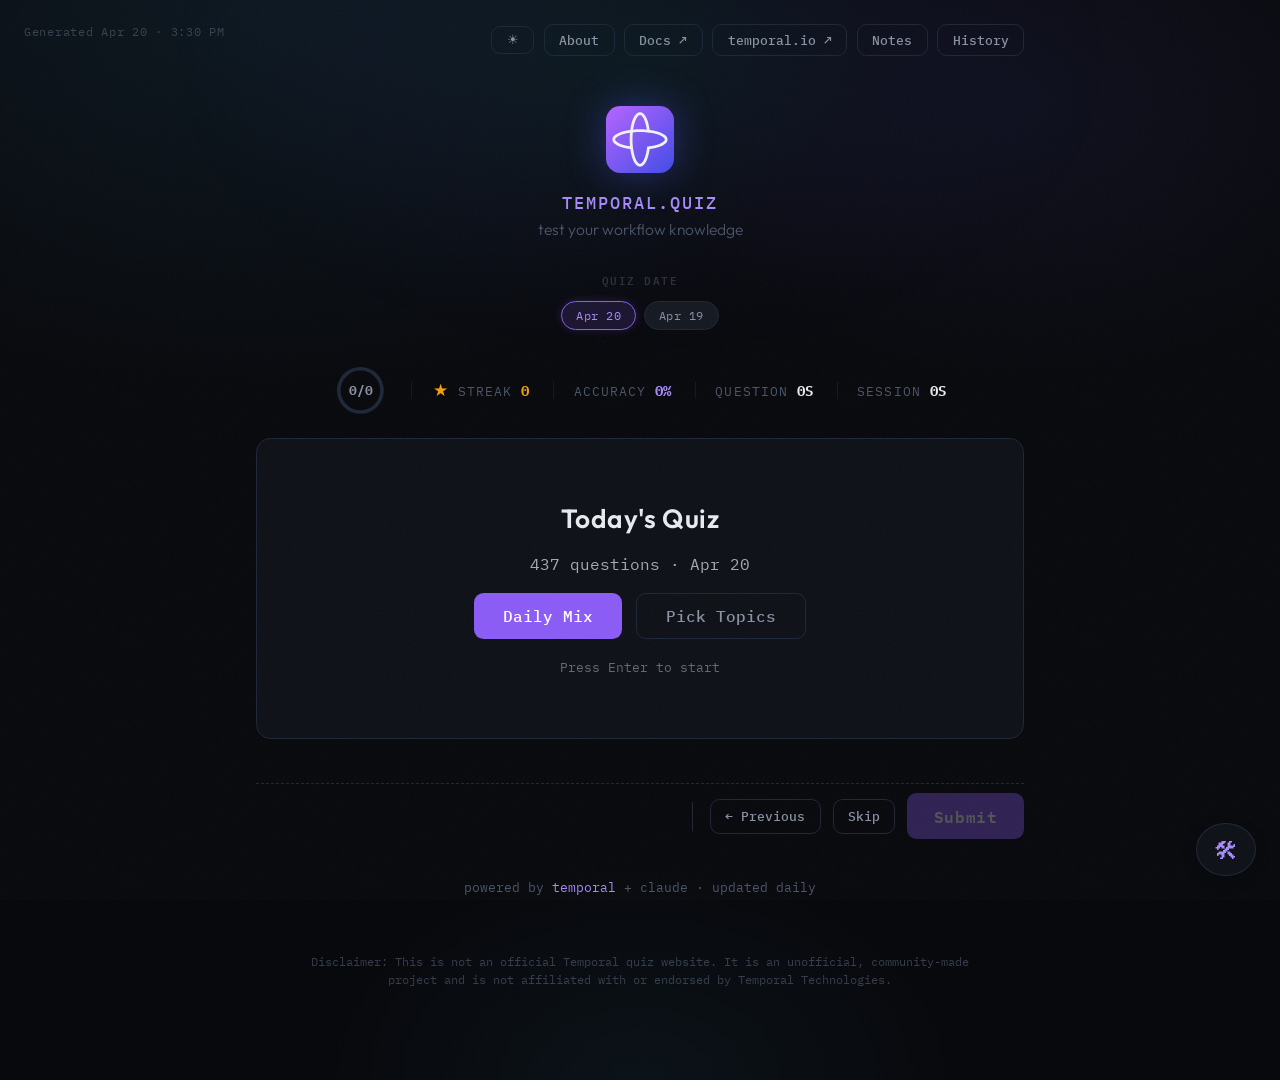
==== docs/index.html @ 6b666a11 "fix(ui): inline stroke attrs on recap donut v=61 still showed only the grey background ring because " ====
<!DOCTYPE html>
<html lang="en">
<head>
  <meta charset="UTF-8">
  <meta name="viewport" content="width=device-width, initial-scale=1.0">
  <title>temporal.quiz</title>
  <link rel="icon" href="favicon.ico">
  <link rel="preconnect" href="https://fonts.googleapis.com">
  <link href="https://fonts.googleapis.com/css2?family=IBM+Plex+Mono:wght@400;500;600&family=Outfit:wght@300;400;500;600;700&display=swap" rel="stylesheet">
  <link rel="stylesheet" href="style.css?v=62">
  <script src="app.js?v=62" defer></script>
</head>
<body>
<div class="ptr-indicator" id="ptrIndicator" aria-hidden="true">
  <span class="ptr-icon">&#8635;</span>
</div>
<div class="quiz-generated" id="quizGenerated" title="When the current quiz run was generated"></div>
<div class="app">
  <div class="header">
    <div class="logo-mark">
      <img src="temporal-logo.svg" alt="Temporal" width="56" height="56">
    </div>
    <h1>temporal.quiz</h1>
    <div class="tagline">test your workflow knowledge</div>
    <nav class="header-nav">
      <button class="btn btn-ghost btn-theme" id="themeBtn" aria-label="Toggle theme" title="Toggle light/dark">&#9790;</button>
      <button class="btn btn-ghost" id="aboutBtn">About</button>
      <a class="btn btn-ghost btn-link" href="https://docs.temporal.io/" target="_blank" rel="noopener noreferrer">Docs &#8599;</a>
      <a class="btn btn-ghost btn-link" href="https://temporal.io" target="_blank" rel="noopener noreferrer">temporal.io &#8599;</a>
      <button class="btn btn-ghost" id="notesBtn">Notes</button>
      <button class="btn btn-ghost btn-history" id="historyBtn">History</button>
    </nav>
  </div>

  <div class="section-label run-section-label" style="display:none;">Quiz date</div>
  <div class="run-picker" style="display:none;"></div>

  <div class="stats">
    <div class="progress-ring">
      <svg width="44" height="44" viewBox="0 0 44 44">
        <circle class="bg" cx="22" cy="22" r="18" />
        <circle class="fill" cx="22" cy="22" r="18"
          stroke-dasharray="113.097" stroke-dashoffset="113.097" />
      </svg>
      <div class="text">0/0</div>
    </div>
    <div class="stat">
      <span class="stat-icon streak-flame">&#9733;</span>
      <span>Streak <span class="stat-value streak">0</span></span>
    </div>
    <div class="stat">
      <span>Accuracy <span class="stat-value accuracy">0%</span></span>
    </div>
    <div class="stat">
      <span>Question <span class="stat-value" id="statTime">0s</span></span>
    </div>
    <div class="stat">
      <span>Session <span class="stat-value" id="statSession">0s</span></span>
    </div>
  </div>

  <div class="question-card">
    <p class="question-text">Loading…</p>
  </div>

  <div class="answers"></div>

  <div class="explanation" id="explanation" style="display:none;"></div>

  <div class="actions">
    <div class="quiz-controls" id="quizControls" style="display:none;">
      <button class="btn btn-ghost quiz-control-btn" id="restartBtn" title="Restart this session from question 1">Start over</button>
      <button class="btn btn-ghost quiz-control-btn" id="scopeBtn" title="See which categories, difficulties and length are active">Status</button>
      <button class="btn btn-ghost quiz-control-btn quiz-control-quit" id="quitBtn" title="End this session and go back to landing">Quit</button>
    </div>
    <div class="quiz-main-actions">
      <button class="btn btn-ghost" id="prevBtn" disabled title="Go back to the previous question">&#8592; Previous</button>
      <button class="btn btn-ghost" id="skipBtn">Skip</button>
      <button class="btn btn-primary" id="submitBtn" disabled>Submit</button>
    </div>
  </div>

  <div class="footer">
    powered by <a href="https://temporal.io">temporal</a> + claude &middot; updated daily
  </div>
  <div class="disclaimer">
    Disclaimer: This is not an official Temporal quiz website. It is an unofficial, community-made project and is not affiliated with or endorsed by Temporal Technologies.
  </div>
</div>

<div class="modal-backdrop" id="modalBackdrop" style="display:none;">
  <div class="modal" id="modal" role="dialog" aria-modal="true" aria-labelledby="modalTitle">
    <div class="modal-title" id="modalTitle"></div>
    <div class="modal-body" id="modalBody"></div>
    <div class="modal-actions">
      <button class="btn btn-ghost" id="modalCancelBtn">Cancel</button>
      <button class="btn btn-primary" id="modalConfirmBtn">Confirm</button>
    </div>
  </div>
</div>

<div class="sidebar-overlay" id="sidebarOverlay"></div>
<div class="sidebar" id="sidebar">
  <div class="sidebar-header">
    <h2>History</h2>
    <div class="sidebar-header-actions">
      <button class="btn btn-ghost" id="historyResetBtn" title="Reset streak, stats, and session list">Reset</button>
      <button class="btn btn-ghost btn-close" id="sidebarCloseBtn">Close</button>
    </div>
  </div>
  <div class="sidebar-list" id="historyList"></div>
</div>

<div class="sidebar-overlay" id="notesSidebarOverlay"></div>
<div class="sidebar" id="notesSidebar">
  <div class="sidebar-header">
    <h2>Notes</h2>
    <div class="sidebar-header-actions">
      <button class="btn btn-ghost" id="notesExportBtn" title="Export as markdown">Export</button>
      <button class="btn btn-ghost btn-close" id="notesCloseBtn">Close</button>
    </div>
  </div>
  <div class="sidebar-list" id="notesList"></div>
</div>

<button class="btn toolbox-launcher" id="toolboxLauncher" title="Tools">&#128736;</button>

<div class="toolbox" id="toolbox" style="display:none;">
  <div class="toolbox-header" id="toolboxHeader">
    <span class="toolbox-title">Tools</span>
    <div class="toolbox-tabs" id="toolboxTabs">
      <button class="toolbox-tab" data-tab="calc" title="Calculator">&#128178;</button>
      <button class="toolbox-tab" data-tab="duration" title="Duration math">&#9203;</button>
      <button class="toolbox-tab" data-tab="scratch" title="Scratchpad">&#128393;</button>
      <button class="toolbox-tab" data-tab="cheat" title="Cheat sheet">&#128214;</button>
    </div>
    <button class="btn btn-ghost toolbox-close" id="toolboxClose" title="Close">&times;</button>
  </div>
  <div class="toolbox-body" id="toolboxBody"></div>
</div>
</body>
</html>
---- docs/style.css ----
:root {
  --bg-deep: #08090d;
  --bg-card: #0e1117;
  --bg-surface: #151922;
  --bg-hover: #1a2030;
  --border: #1e2738;
  --border-active: #7c3aed;
  --text-primary: #e8eaf0;
  --text-secondary: #8892a4;
  --text-muted: #4a5568;
  --accent: #8b5cf6;
  --accent-glow: rgba(139, 92, 246, 0.15);
  --accent-bright: #a78bfa;
  --correct: #22c55e;
  --correct-glow: rgba(34, 197, 94, 0.12);
  --wrong: #ef4444;
  --wrong-glow: rgba(239, 68, 68, 0.12);
  --streak: #f59e0b;
  --font-display: 'Outfit', sans-serif;
  --font-mono: 'IBM Plex Mono', monospace;
  --radius: 12px;
  --radius-sm: 8px;
}

html[data-theme="light"] {
  --bg-deep: #f5f6fa;
  --bg-card: #ffffff;
  --bg-surface: #eef0f6;
  --bg-hover: #e3e6ef;
  --border: #d5d9e3;
  --border-active: #7c3aed;
  --text-primary: #1a1f2e;
  --text-secondary: #4a5568;
  --text-muted: #8892a4;
  --accent: #7c3aed;
  --accent-glow: rgba(124, 58, 237, 0.1);
  --accent-bright: #6d28d9;
  --correct: #16a34a;
  --correct-glow: rgba(22, 163, 74, 0.1);
  --wrong: #dc2626;
  --wrong-glow: rgba(220, 38, 38, 0.1);
  --streak: #d97706;
}

html[data-theme="light"] body {
  background-image:
    radial-gradient(ellipse 80% 60% at 20% 0%, rgba(99, 102, 241, 0.06) 0%, transparent 60%),
    radial-gradient(ellipse 60% 50% at 80% 10%, rgba(124, 58, 237, 0.05) 0%, transparent 50%),
    radial-gradient(ellipse 50% 40% at 50% 100%, rgba(56, 189, 248, 0.04) 0%, transparent 50%);
}
html[data-theme="light"] body::after {
  background: radial-gradient(ellipse, rgba(124, 58, 237, 0.05) 0%, rgba(99, 102, 241, 0.02) 40%, transparent 70%);
}
html[data-theme="light"] body::before {
  opacity: 0.02;
}

* { margin: 0; padding: 0; box-sizing: border-box; }

body {
  /* Scale the whole app up ~20% uniformly. Simpler than rewriting 101
     px-based font-size declarations. Supported by Chrome, Safari, and
     Firefox (126+). */
  zoom: 1.2;
  background: var(--bg-deep);
  color: var(--text-primary);
  font-family: var(--font-display);
  min-height: 100vh;
  display: flex;
  flex-direction: column;
  align-items: center;
  overflow-x: hidden;
  background-image:
    radial-gradient(ellipse 80% 60% at 20% 0%, rgba(56, 189, 248, 0.08) 0%, transparent 60%),
    radial-gradient(ellipse 60% 50% at 80% 10%, rgba(99, 102, 241, 0.07) 0%, transparent 50%),
    radial-gradient(ellipse 50% 40% at 50% 100%, rgba(76, 201, 240, 0.05) 0%, transparent 50%);
}

/* Grain overlay */
body::before {
  content: '';
  position: fixed;
  inset: 0;
  z-index: 100;
  pointer-events: none;
  opacity: 0.035;
  background-image: url("data:image/svg+xml,%3Csvg viewBox='0 0 256 256' xmlns='http://www.w3.org/2000/svg'%3E%3Cfilter id='n'%3E%3CfeTurbulence type='fractalNoise' baseFrequency='0.85' numOctaves='4' stitchTiles='stitch'/%3E%3C/filter%3E%3Crect width='100%25' height='100%25' filter='url(%23n)'/%3E%3C/svg%3E");
  background-size: 200px;
}

/* Ambient glow */
body::after {
  content: '';
  position: fixed;
  top: -200px;
  left: 50%;
  transform: translateX(-50%);
  width: 800px;
  height: 500px;
  background: radial-gradient(ellipse, rgba(56, 189, 248, 0.06) 0%, rgba(99, 102, 241, 0.03) 40%, transparent 70%);
  pointer-events: none;
  z-index: 0;
}

.app {
  position: relative;
  z-index: 1;
  width: 100%;
  max-width: 680px;
  padding: 0 20px;
}

/* Header */
.header {
  text-align: center;
  padding: 88px 0 24px;
}
.logo-mark {
  margin-bottom: 12px;
}
.logo-mark img {
  border-radius: 12px;
  filter: drop-shadow(0 0 16px rgba(75, 85, 237, 0.4));
}
.header h1 {
  font-family: var(--font-mono);
  font-size: 14px;
  font-weight: 500;
  letter-spacing: 0.12em;
  text-transform: uppercase;
  color: var(--accent-bright);
  margin-bottom: 4px;
}
.header .tagline {
  font-size: 13px;
  color: var(--text-muted);
  font-weight: 300;
}
.btn-history {
  font-size: 11px;
  padding: 5px 14px;
}
.header-nav {
  position: absolute;
  top: 20px;
  right: 20px;
  z-index: 5;
  display: flex;
  align-items: center;
  gap: 8px;
  flex-wrap: wrap;
  justify-content: flex-end;
}

.quiz-generated {
  position: fixed;
  top: 20px;
  left: 20px;
  z-index: 5;
  font-family: var(--font-mono);
  font-size: 10px;
  letter-spacing: 0.06em;
  color: var(--text-muted);
  opacity: 0.7;
  user-select: none;
  pointer-events: auto;
}

/* Pull-to-refresh indicator (mobile touch devices).
   Sits hidden above the viewport; the JS handler slides it down as the
   user pulls, then adds .refreshing to spin the icon and trigger a reload. */
.ptr-indicator {
  position: fixed;
  top: 0;
  left: 50%;
  transform: translate(-50%, -100%);
  z-index: 200;
  width: 40px;
  height: 40px;
  border-radius: 50%;
  background: var(--bg-card);
  border: 1px solid var(--border);
  color: var(--accent-bright);
  display: flex;
  align-items: center;
  justify-content: center;
  font-size: 20px;
  box-shadow: 0 6px 18px rgba(0, 0, 0, 0.25);
  opacity: 0;
  pointer-events: none;
  user-select: none;
}
.ptr-indicator.refreshing {
  opacity: 1 !important;
  transform: translate(-50%, 16px) !important;
  transition: transform 0.2s ease, opacity 0.2s ease;
}
.ptr-indicator.refreshing .ptr-icon {
  display: inline-block;
  animation: ptr-spin 0.8s linear infinite;
}
@keyframes ptr-spin {
  to { transform: rotate(360deg); }
}

.modal-backdrop {
  position: fixed;
  inset: 0;
  background: rgba(0, 0, 0, 0.55);
  backdrop-filter: blur(2px);
  z-index: 200;
  display: flex;
  align-items: center;
  justify-content: center;
  padding: 16px;
}
.modal {
  background: var(--bg-card);
  border: 1px solid var(--border);
  border-radius: var(--radius);
  padding: 20px 22px;
  width: 100%;
  max-width: 400px;
  box-shadow: 0 20px 40px rgba(0,0,0,0.4);
  display: flex;
  flex-direction: column;
  gap: 12px;
}
.modal-title {
  font-size: 16px;
  font-weight: 600;
  color: var(--text-primary);
}
.modal-body {
  font-size: 13px;
  line-height: 1.5;
  color: var(--text-secondary);
}
.modal-actions {
  display: flex;
  justify-content: flex-end;
  gap: 8px;
  margin-top: 4px;
}
.btn.btn-danger {
  background: var(--wrong);
  color: var(--bg-deep);
  border-color: var(--wrong);
}
.btn.btn-danger:hover {
  filter: brightness(1.1);
}

.scope-list {
  display: flex;
  flex-direction: column;
  gap: 10px;
}
.scope-row {
  display: grid;
  grid-template-columns: 110px 1fr;
  gap: 12px;
  align-items: start;
  font-size: 12px;
  line-height: 1.5;
}
.scope-label {
  font-family: var(--font-mono);
  font-size: 10px;
  text-transform: uppercase;
  letter-spacing: 0.1em;
  color: var(--text-muted);
  padding-top: 2px;
}
.scope-value {
  color: var(--text-primary);
  word-break: break-word;
}
.header-nav .btn,
.header-nav .btn-link {
  font-size: 11px;
  padding: 5px 12px;
  margin-top: 0;
}
.btn-link {
  text-decoration: none;
  display: inline-flex;
  align-items: center;
  gap: 2px;
}
.btn-theme {
  font-size: 14px;
  line-height: 1;
  padding: 5px 10px;
}

/* Sidebar */
.sidebar {
  position: fixed;
  top: 0;
  right: -380px;
  width: 380px;
  height: 100vh;
  background: var(--bg-card);
  border-left: 1px solid var(--border);
  z-index: 60;
  transition: right 0.3s cubic-bezier(0.4, 0, 0.2, 1);
  overflow-y: auto;
  padding: 24px;
}
.sidebar.open { right: 0; }
.sidebar-overlay {
  position: fixed;
  inset: 0;
  background: rgba(0,0,0,0.5);
  z-index: 55;
  opacity: 0;
  pointer-events: none;
  transition: opacity 0.3s ease;
}
.sidebar-overlay.open {
  opacity: 1;
  pointer-events: auto;
}
.sidebar-header {
  display: flex;
  justify-content: space-between;
  align-items: center;
  margin-bottom: 20px;
}
.sidebar-header h2 {
  font-family: var(--font-mono);
  font-size: 13px;
  font-weight: 600;
  text-transform: uppercase;
  letter-spacing: 0.08em;
  color: var(--text-primary);
  margin: 0;
}
.btn-close {
  font-size: 11px;
  padding: 4px 12px;
}
.history-item {
  padding: 12px;
  border: 1px solid var(--border);
  border-radius: var(--radius-sm);
  margin-bottom: 8px;
  transition: background 0.15s;
}
.history-item:hover {
  background: var(--bg-hover);
}
.history-item.correct {
  border-left: 3px solid var(--correct);
}
.history-item.wrong {
  border-left: 3px solid var(--wrong);
}
.history-question {
  font-size: 12px;
  color: var(--text-secondary);
  line-height: 1.4;
  margin-top: 6px;
  display: -webkit-box;
  -webkit-line-clamp: 2;
  -webkit-box-orient: vertical;
  overflow: hidden;
}
.history-meta {
  display: flex;
  justify-content: space-between;
  align-items: center;
  font-family: var(--font-mono);
  font-size: 10px;
  color: var(--text-muted);
}
.history-result {
  font-size: 10px;
  font-family: var(--font-mono);
  margin-top: 6px;
}
.history-result.correct { color: var(--correct); }
.history-result.wrong { color: var(--wrong); }
.history-empty {
  color: var(--text-muted);
  font-size: 12px;
  text-align: center;
  padding: 40px 0;
}

/* Section labels */
.section-label {
  font-family: var(--font-mono);
  font-size: 10px;
  font-weight: 600;
  text-transform: uppercase;
  letter-spacing: 0.1em;
  color: var(--text-muted);
  text-align: center;
  padding-bottom: 10px;
}

.pill {
  font-family: var(--font-mono);
  font-size: 11px;
  font-weight: 400;
  padding: 6px 14px;
  border-radius: 20px;
  background: var(--bg-surface);
  border: 1px solid var(--border);
  color: var(--text-secondary);
  cursor: pointer;
  transition: all 0.2s ease;
  user-select: none;
}
.pill:hover {
  background: var(--bg-hover);
  border-color: var(--text-muted);
  color: var(--text-primary);
}
.pill.active {
  background: var(--accent-glow);
  border-color: var(--accent);
  color: var(--accent-bright);
}

/* Run picker */
.run-picker {
  display: flex;
  flex-wrap: wrap;
  justify-content: center;
  gap: 6px;
  padding-bottom: 20px;
}
.pill-run {
  font-size: 10px;
  padding: 5px 12px;
  letter-spacing: 0.04em;
}
.pill-run.active {
  background: var(--accent-glow);
  border-color: var(--accent);
  color: var(--accent-bright);
  box-shadow: 0 0 8px rgba(139, 92, 246, 0.2);
}
.run-section-label {
  /* Quieter label — this is a secondary control, not a heading. */
  padding-top: 2px;
  font-size: 9px;
  opacity: 0.5;
  letter-spacing: 0.14em;
}

/* Stats bar */
.stats {
  display: flex;
  justify-content: center;
  align-items: center;
  gap: 20px;
  padding-bottom: 18px;
  padding-top: 8px;
}
.stat {
  display: flex;
  align-items: center;
  gap: 6px;
  font-size: 11px;
  color: var(--text-muted);
  font-family: var(--font-mono);
  text-transform: uppercase;
  letter-spacing: 0.08em;
}
.stat-value {
  color: var(--text-primary);
  font-weight: 700;
  font-size: 12px;
  letter-spacing: 0;
}
/* Streak and Accuracy are primary self-eval signals — bring their values
   up in weight and color. */
.stat-value.streak { color: var(--streak); }
.stat-value.accuracy { color: var(--accent-bright); }
/* Thin vertical dividers between stat pairs */
.stats > .progress-ring + .stat::before,
.stats > .stat + .stat::before {
  content: '';
  display: inline-block;
  width: 1px;
  height: 14px;
  background: var(--border);
  margin-right: 10px;
  opacity: 0.5;
}
.stat-icon {
  width: 16px;
  height: 16px;
  display: flex;
  align-items: center;
  justify-content: center;
  font-size: 14px;
}
.streak-flame { color: var(--streak); }

/* Progress ring */
.progress-ring {
  position: relative;
  width: 44px;
  height: 44px;
  flex-shrink: 0;
}
.progress-ring svg {
  transform: rotate(-90deg);
}
.progress-ring circle {
  fill: none;
  stroke-width: 3;
}
.progress-ring .bg { stroke: var(--border); }
.progress-ring .fill {
  stroke: var(--accent);
  stroke-linecap: round;
  transition: stroke-dashoffset 0.6s cubic-bezier(0.4, 0, 0.2, 1);
}
.progress-ring .text {
  position: absolute;
  inset: 0;
  display: flex;
  align-items: center;
  justify-content: center;
  font-family: var(--font-mono);
  font-size: 11px;
  font-weight: 700;
  color: var(--text-primary);
  color: var(--text-secondary);
}

/* Question card */
.question-card {
  background: var(--bg-card);
  border: 1px solid var(--border);
  border-radius: var(--radius);
  padding: 28px;
  margin-bottom: 16px;
  animation: cardIn 0.4s cubic-bezier(0.16, 1, 0.3, 1);
}
@keyframes cardIn {
  from { opacity: 0; transform: translateY(12px); }
  to { opacity: 1; transform: translateY(0); }
}
.question-meta {
  display: flex;
  align-items: center;
  justify-content: space-between;
  margin-bottom: 16px;
}
.question-meta-left {
  display: flex;
  align-items: center;
  gap: 10px;
  min-width: 0;
  flex: 1;
}
.question-category {
  font-family: var(--font-mono);
  font-size: 10px;
  font-weight: 500;
  text-transform: uppercase;
  letter-spacing: 0.08em;
  color: var(--accent-bright);
  background: var(--accent-glow);
  padding: 4px 10px;
  border-radius: 4px;
  flex-shrink: 0;
}
.question-subcategory {
  font-family: var(--font-mono);
  font-size: 10px;
  font-weight: 500;
  letter-spacing: 0.04em;
  color: var(--text-secondary);
  white-space: nowrap;
  overflow: hidden;
  text-overflow: ellipsis;
}
.question-subcategory::before {
  content: '/';
  color: var(--text-muted);
  margin-right: 8px;
  opacity: 0.6;
}
.question-difficulty {
  font-family: var(--font-mono);
  font-size: 10px;
  color: var(--text-muted);
}

/* Colored difficulty badge — rendered by difficultyDots().
   Four tiers: easy (green), med (amber), hard (orange), nightmare (red).
   Each tier tints the label, border, and background together. */
.difficulty-badge {
  display: inline-flex;
  align-items: center;
  padding: 3px 10px;
  border-radius: 999px;
  font-family: var(--font-mono);
  font-size: 10px;
  border: 1px solid transparent;
  line-height: 1;
  white-space: nowrap;
}
.difficulty-label {
  font-weight: 700;
  text-transform: uppercase;
  letter-spacing: 0.1em;
}

.difficulty-easy      { color: var(--correct); background: var(--correct-glow); border-color: rgba(34, 197, 94, 0.35); }
.difficulty-med       { color: var(--streak);  background: rgba(245, 158, 11, 0.12); border-color: rgba(245, 158, 11, 0.4); }
.difficulty-hard      { color: #f97316;        background: rgba(249, 115, 22, 0.12); border-color: rgba(249, 115, 22, 0.45); }
.difficulty-nightmare { color: var(--wrong);   background: var(--wrong-glow);   border-color: rgba(239, 68, 68, 0.5); }
.difficulty-nightmare .difficulty-label { letter-spacing: 0.14em; }

/* Light-theme tweaks so the tints stay readable on a bright card. */
html[data-theme="light"] .difficulty-easy      { background: rgba(22, 163, 74, 0.10); border-color: rgba(22, 163, 74, 0.35); }
html[data-theme="light"] .difficulty-med       { background: rgba(217, 119, 6, 0.12); border-color: rgba(217, 119, 6, 0.40); }
html[data-theme="light"] .difficulty-hard      { background: rgba(234, 88, 12, 0.12); border-color: rgba(234, 88, 12, 0.45); color: #ea580c; }
html[data-theme="light"] .difficulty-nightmare { background: rgba(220, 38, 38, 0.12); border-color: rgba(220, 38, 38, 0.50); }

/* Difficulty chip in the Customize panel — no outer pill shell, the colored
   difficulty badge IS the chip. Inactive chips are dimmed; the active state
   is shown with a matching-color ring + slight lift so it never needs a
   separate purple selection pill around it. */
.diff-chip {
  display: inline-flex;
  cursor: pointer;
  user-select: none;
  border-radius: 999px;
  padding: 2px;
  opacity: 0.45;
  transition: opacity 0.15s ease, transform 0.15s ease, box-shadow 0.15s ease;
}
.diff-chip:hover {
  opacity: 0.85;
  transform: translateY(-1px);
}
.diff-chip.active {
  opacity: 1;
  transform: translateY(-1px);
}
.diff-chip.active .difficulty-badge {
  box-shadow: 0 0 0 2px currentColor;
}

.question-text {
  font-size: 17px;
  font-weight: 400;
  line-height: 1.65;
  color: var(--text-primary);
  letter-spacing: -0.01em;
}
code {
  font-family: var(--font-mono);
  font-size: 13px;
  background: var(--bg-surface);
  border: 1px solid var(--border);
  padding: 2px 7px;
  border-radius: 4px;
  color: var(--accent-bright);
}
.code-block {
  background: var(--bg-surface);
  border: 1px solid var(--border);
  border-radius: var(--radius-sm);
  padding: 14px 16px;
  margin: 12px 0;
  overflow-x: auto;
  position: relative;
}
.code-block code {
  background: none;
  border: none;
  padding: 0;
  font-size: 13px;
  line-height: 1.6;
  color: var(--text-primary);
  white-space: pre;
}
.code-block[data-lang]:not([data-lang=""])::before {
  content: attr(data-lang);
  position: absolute;
  top: 6px;
  right: 10px;
  font-family: var(--font-mono);
  font-size: 10px;
  color: var(--text-muted);
  text-transform: uppercase;
  letter-spacing: 0.05em;
}

/* Answer options */
.answers {
  display: flex;
  flex-direction: column;
  gap: 8px;
  margin-bottom: 20px;
}
.answer {
  display: flex;
  align-items: flex-start;
  gap: 12px;
  padding: 14px 16px;
  background: var(--bg-surface);
  border: 1px solid var(--border);
  border-radius: var(--radius-sm);
  cursor: pointer;
  transition: all 0.15s ease;
  user-select: none;
}
.answer:hover {
  background: var(--bg-hover);
  border-color: var(--text-muted);
}
.answer.selected {
  background: var(--accent-glow);
  border-color: var(--accent);
}
.answer.correct {
  background: var(--correct-glow);
  border-color: var(--correct);
}
.answer.wrong {
  background: var(--wrong-glow);
  border-color: var(--wrong);
  opacity: 0.7;
}
.answer.dimmed {
  opacity: 0.35;
  pointer-events: none;
}

.answer-key {
  flex-shrink: 0;
  width: 28px;
  height: 28px;
  border-radius: 50%;
  background: var(--bg-card);
  border: 1px solid var(--border);
  display: flex;
  align-items: center;
  justify-content: center;
  font-family: var(--font-mono);
  font-size: 12px;
  font-weight: 600;
  color: var(--text-secondary);
  transition: all 0.15s ease;
}
.answer.selected .answer-key {
  background: var(--accent);
  border-color: var(--accent);
  color: #fff;
}
.answer.correct .answer-key {
  background: var(--correct);
  border-color: var(--correct);
  color: #fff;
}
.answer.wrong .answer-key {
  background: var(--wrong);
  border-color: var(--wrong);
  color: #fff;
}

.answer-text {
  font-size: 14px;
  line-height: 1.5;
  color: var(--text-primary);
  padding-top: 3px;
}
.answer.correct .answer-text { color: var(--correct); }
.answer.wrong .answer-text { color: var(--wrong); }

/* Explanation */
.explanation {
  background: var(--bg-surface);
  border: 1px solid var(--border);
  border-left: 3px solid var(--correct);
  border-radius: var(--radius-sm);
  padding: 16px 18px;
  margin-bottom: 20px;
  animation: fadeIn 0.3s ease;
}
@keyframes fadeIn {
  from { opacity: 0; transform: translateY(4px); }
  to { opacity: 1; transform: translateY(0); }
}
.explanation-label {
  font-family: var(--font-mono);
  font-size: 10px;
  font-weight: 600;
  text-transform: uppercase;
  letter-spacing: 0.08em;
  color: var(--correct);
  margin-bottom: 8px;
}
.explanation-text {
  font-size: 13px;
  line-height: 1.6;
  color: var(--text-secondary);
}
.explanation-text code {
  font-size: 12px;
  color: var(--accent-bright);
}
.answer-text code {
  font-size: 12px;
}

/* Submit / Next button */
.actions {
  display: flex;
  justify-content: space-between;
  align-items: center;
  gap: 24px;
  padding-top: 8px;
  border-top: 1px dashed var(--border);
  margin-top: 12px;
}
.quiz-controls {
  display: flex;
  gap: 4px;
  align-items: center;
  padding: 4px 8px;
  border-radius: var(--radius-sm);
  background: var(--bg-surface);
  opacity: 0.9;
}
.quiz-main-actions {
  display: flex;
  gap: 10px;
  align-items: center;
  margin-left: auto;
}
.quiz-control-btn {
  font-size: 10px;
  padding: 4px 8px;
  letter-spacing: 0.04em;
  opacity: 0.65;
  white-space: nowrap;
  border: none;
  background: transparent;
}
.quiz-control-btn:hover {
  opacity: 1;
  background: var(--bg-hover);
}
.quiz-control-quit {
  color: var(--wrong);
  opacity: 0.55;
}
.quiz-control-quit:hover {
  background: var(--wrong-glow);
  color: var(--wrong);
  opacity: 1;
}
/* Thin separator between Quit and the primary group (no extra DOM) */
.quiz-controls + .quiz-main-actions::before {
  content: '';
  width: 1px;
  height: 24px;
  background: var(--border);
  margin-right: 4px;
}
/* Submit is the clear primary CTA — a little bigger than its ghost siblings */
.quiz-main-actions #submitBtn {
  padding: 8px 22px;
  font-weight: 600;
  letter-spacing: 0.04em;
}
.quiz-main-actions #prevBtn,
.quiz-main-actions #skipBtn {
  font-size: 11px;
  padding: 6px 12px;
}
.btn {
  font-family: var(--font-mono);
  font-size: 13px;
  font-weight: 500;
  padding: 10px 24px;
  border-radius: var(--radius-sm);
  border: none;
  cursor: pointer;
  transition: all 0.15s ease;
}
.btn-primary {
  background: var(--accent);
  color: #fff;
}
.btn-primary:hover {
  background: #7c3aed;
  box-shadow: 0 0 20px rgba(139, 92, 246, 0.25);
}
.btn-primary:disabled {
  opacity: 0.3;
  cursor: not-allowed;
  box-shadow: none;
}
.btn-ghost {
  background: transparent;
  color: var(--text-secondary);
  border: 1px solid var(--border);
}
.btn-ghost:hover {
  border-color: var(--text-muted);
  color: var(--text-primary);
}

/* Footer stats */
.footer {
  text-align: center;
  padding: 32px 0 48px;
  color: var(--text-muted);
  font-family: var(--font-mono);
  font-size: 11px;
}
.footer a {
  color: var(--accent-bright);
  text-decoration: none;
}
.disclaimer {
  text-align: center;
  padding: 0 24px 32px;
  color: var(--text-muted);
  font-family: var(--font-mono);
  font-size: 10px;
  opacity: 0.7;
  max-width: 640px;
  margin: 0 auto;
  line-height: 1.5;
}

/* Calculator (shared styles used by .tool-calc inside the toolbox) */
.calc-display {
  width: 100%;
  background: var(--bg-surface);
  border: 1px solid var(--border);
  border-radius: var(--radius-sm);
  color: var(--text-primary);
  font-family: var(--font-mono);
  font-size: 16px;
  padding: 8px 10px;
  text-align: right;
  margin-bottom: 8px;
  outline: none;
}
.calc-buttons {
  display: grid;
  grid-template-columns: repeat(4, 1fr);
  gap: 4px;
}
.calc-buttons button {
  font-family: var(--font-mono);
  font-size: 13px;
  padding: 10px;
  border-radius: 6px;
  border: 1px solid var(--border);
  background: var(--bg-surface);
  color: var(--text-primary);
  cursor: pointer;
  transition: background 0.1s;
}
.calc-buttons button:hover {
  background: var(--bg-hover);
}
.calc-clear {
  grid-column: span 4;
  background: var(--bg-hover) !important;
  color: var(--wrong) !important;
}

.landing {
  display: flex;
  flex-direction: column;
  gap: 16px;
  align-items: center;
  padding: 24px 0;
}
.landing-title {
  font-size: 22px;
  font-weight: 600;
  letter-spacing: 0.02em;
}
.landing-meta {
  opacity: 0.7;
  font-size: 13px;
  font-family: 'IBM Plex Mono', monospace;
}
.landing-actions {
  display: flex;
  gap: 12px;
}
.landing-hint {
  opacity: 0.4;
  font-size: 11px;
  font-family: 'IBM Plex Mono', monospace;
}

.resume-banner {
  width: 100%;
  background: var(--accent-glow);
  border: 1px solid var(--accent);
  border-radius: var(--radius);
  padding: 14px 16px;
  display: flex;
  flex-direction: column;
  gap: 8px;
  text-align: center;
}
.resume-banner-title {
  font-size: 14px;
  font-weight: 600;
  color: var(--accent-bright);
}
.resume-banner-meta {
  font-family: var(--font-mono);
  font-size: 11px;
  opacity: 0.8;
}
.resume-banner-actions {
  display: flex;
  justify-content: center;
  gap: 8px;
  margin-top: 4px;
}

.customize {
  display: flex;
  flex-direction: column;
  gap: 0;
  padding: 16px 4px;
}
.customize-header {
  display: flex;
  justify-content: space-between;
  align-items: center;
  padding-bottom: 12px;
}
.customize-title {
  font-size: 16px;
  font-weight: 600;
  letter-spacing: 0.02em;
}
.customize-row {
  display: flex;
  flex-direction: column;
  gap: 10px;
  padding: 18px 0;
  border-top: 1px solid var(--border);
}
.customize-row:first-of-type {
  border-top: none;
  padding-top: 8px;
}
.customize-label {
  font-size: 13px;
  font-weight: 600;
  text-transform: uppercase;
  letter-spacing: 0.12em;
  color: var(--text-primary);
  opacity: 0.95;
}
.customize-hint {
  opacity: 0.5;
  text-transform: none;
  letter-spacing: normal;
  margin-left: 6px;
  font-size: 10px;
}
.customize-grid {
  display: flex;
  flex-wrap: wrap;
  gap: 6px;
}
#customCats {
  flex-direction: column;
  gap: 10px;
}
.customize-group {
  display: flex;
  flex-direction: column;
  gap: 4px;
}
.customize-group-label {
  font-family: var(--font-mono);
  font-size: 9px;
  font-weight: 600;
  text-transform: uppercase;
  letter-spacing: 0.14em;
  color: var(--text-muted);
  opacity: 0.75;
}
.customize-group-row {
  display: flex;
  flex-wrap: wrap;
  gap: 4px;
}
.customize-group-top .customize-group-row {
  padding-bottom: 4px;
  border-bottom: 1px dashed var(--border);
  margin-bottom: 4px;
}
.pill-all-toggle {
  font-weight: 600;
  letter-spacing: 0.12em;
  text-transform: uppercase;
  font-size: 10px;
  padding: 6px 12px;
}
.pill-all-toggle:not(.active) {
  border-style: dashed;
  opacity: 0.85;
}
.customize-actions {
  display: flex;
  justify-content: flex-end;
  margin-top: 4px;
}
.customize-empty {
  opacity: 0.7;
  font-size: 12px;
  color: #c77;
  margin-top: 4px;
}

.about {
  display: flex;
  flex-direction: column;
  gap: 14px;
  padding: 16px 4px;
  line-height: 1.55;
  font-size: 14px;
  color: var(--text-secondary);
}
.about-header {
  display: flex;
  justify-content: space-between;
  align-items: center;
}
.about-title {
  font-size: 16px;
  font-weight: 600;
  letter-spacing: 0.02em;
  color: var(--text-primary);
}
.about-lead {
  font-size: 15px;
  color: var(--text-primary);
  margin: 0;
}
.about p {
  margin: 0;
}
.about a {
  color: var(--accent-bright);
  text-decoration: none;
  border-bottom: 1px dotted var(--accent);
}
.about a:hover {
  border-bottom-style: solid;
}
.about-muted {
  opacity: 0.6;
  font-size: 12px;
  font-family: var(--font-mono);
}
.about-actions {
  display: flex;
  justify-content: flex-end;
  margin-top: 8px;
}

/* Responsive */
/* Kill the 20% body zoom on narrow viewports — the logical px cap on
   phones is already tight, and the zoom pushes the stats row, nav
   buttons, and action row off-screen. */
@media (max-width: 768px) {
  body { zoom: 1; }
}

@media (max-width: 480px) {
  .app { padding: 0 12px; }

  .question-card { padding: 18px 16px; }
  .question-text { font-size: 15px; }
  .pill { padding: 5px 10px; font-size: 10px; }

  /* Header nav goes inline below the title so the 4+ nav buttons don't
     wrap awkwardly on top of the logo. The tagline gets a bit of extra
     bottom padding to separate it from the nav row. */
  .header {
    padding: 24px 0 12px;
  }
  .header-nav {
    position: static;
    margin: 14px auto 0;
    gap: 6px;
    justify-content: center;
  }
  .header-nav .btn,
  .header-nav .btn-link {
    font-size: 10px;
    padding: 4px 10px;
  }
  .quiz-generated {
    position: static;
    display: block;
    text-align: center;
    font-size: 10px;
    margin-top: 8px;
  }

  /* Stats row: wrap cleanly instead of overflowing. Hide the thin
     dividers because they render weirdly across wrapped lines. */
  .stats {
    flex-wrap: wrap;
    gap: 8px 14px;
    padding-bottom: 14px;
  }
  .stats > .progress-ring + .stat::before,
  .stats > .stat + .stat::before {
    display: none;
  }
  .stat { font-size: 10px; }
  .stat-value { font-size: 11px; }

  /* Action row: stack the secondary controls above the main submit row,
     and let the main row wrap so Previous / Skip / Submit stay on-screen
     instead of bleeding past the viewport edge. */
  .actions {
    flex-direction: column;
    align-items: stretch;
    gap: 8px;
  }
  .quiz-controls {
    justify-content: center;
    flex-wrap: wrap;
  }
  .quiz-main-actions {
    justify-content: space-between;
    margin-left: 0;
    flex-wrap: wrap;
    gap: 8px;
  }
  .quiz-main-actions .btn {
    flex: 1 1 auto;
    min-width: 0;
  }
  .quiz-main-actions #submitBtn {
    flex: 1 1 100%;
    order: 3;
  }

  /* Landing page: let the two primary CTAs span equal width so neither
     button feels squeezed and the row never overflows. */
  .landing-actions {
    width: 100%;
    gap: 10px;
  }
  .landing-actions .btn {
    flex: 1 1 0;
  }
  .landing-title { font-size: 20px; }
}

.sidebar-header-actions {
  display: flex;
  gap: 8px;
  align-items: center;
}

.history-empty-meta {
  margin-top: 6px;
  font-family: var(--font-mono);
  font-size: 10px;
  text-align: center;
  color: var(--text-muted);
  opacity: 0.7;
}

#historyResetBtn {
  color: var(--wrong);
}
#historyResetBtn:hover {
  background: var(--wrong-glow);
}

/* Recap / session-complete */
.recap-took {
  font-family: var(--font-mono);
  font-size: 12px;
  color: var(--text-secondary);
  opacity: 0.85;
  margin-top: -4px;
}
.recap-chart {
  display: flex;
  align-items: center;
  justify-content: center;
  gap: 28px;
  padding: 12px 0 8px;
  flex-wrap: wrap;
}
.recap-donut {
  flex-shrink: 0;
  filter: drop-shadow(0 8px 24px rgba(124, 58, 237, 0.12));
}
.recap-donut-bg {
  fill: none;
  stroke: var(--bg-surface);
  stroke-width: 14;
}
/* Arc stroke color, width, dasharray, and cap all live as inline SVG
   attributes now (see renderRecap). Keeping them off CSS sidesteps two
   WebKit quirks we hit: CSS-declared stroke: url(#gradient) sometimes
   silently falling back to stroke:none, and an opacity animation with
   fill-mode: both occasionally parking opacity at 0 and never running. */
.recap-donut-correct,
.recap-donut-wrong {
  transition: stroke-dasharray 0.6s cubic-bezier(0.4, 0, 0.2, 1);
  transform-origin: center;
}
.recap-donut-pct {
  font-family: var(--font-display);
  font-size: 32px;
  font-weight: 700;
  letter-spacing: -0.02em;
  fill: var(--text-primary);
}
.recap-donut-pct.recap-pct-good { fill: var(--correct); }
.recap-donut-pct.recap-pct-ok   { fill: var(--streak); }
.recap-donut-pct.recap-pct-poor { fill: var(--wrong); }
.recap-donut-sub {
  fill: var(--text-muted);
  font-family: var(--font-mono);
  font-size: 11px;
  letter-spacing: 0.08em;
}
.recap-legend {
  display: flex;
  flex-direction: column;
  gap: 10px;
  min-width: 140px;
}
.recap-legend-chip {
  display: flex;
  align-items: center;
  gap: 10px;
  padding: 10px 14px;
  border-radius: 999px;
  font-size: 12px;
  font-family: var(--font-mono);
  border: 1px solid var(--border);
  background: var(--bg-surface);
}
.recap-legend-chip.correct {
  border-color: rgba(34, 197, 94, 0.35);
  background: var(--correct-glow);
}
.recap-legend-chip.wrong {
  border-color: rgba(239, 68, 68, 0.35);
  background: var(--wrong-glow);
}
.recap-legend-dot {
  width: 10px;
  height: 10px;
  border-radius: 50%;
  display: inline-block;
  box-shadow: 0 0 8px currentColor;
}
.recap-legend-chip.correct .recap-legend-dot { background: var(--correct); color: var(--correct); }
.recap-legend-chip.wrong   .recap-legend-dot { background: var(--wrong);   color: var(--wrong); }
.recap-legend-label {
  flex: 1;
  color: var(--text-secondary);
  text-transform: uppercase;
  letter-spacing: 0.08em;
  font-size: 10px;
}
.recap-legend-value {
  font-weight: 700;
  font-size: 14px;
  color: var(--text-primary);
}
.recap-legend-chip.correct .recap-legend-value { color: var(--correct); }
.recap-legend-chip.wrong   .recap-legend-value { color: var(--wrong); }

.recap-wrong-list {
  display: flex;
  flex-direction: column;
  gap: 10px;
  margin-top: 8px;
  width: 100%;
  text-align: left;
}
.recap-wrong-label {
  font-size: 11px;
  text-transform: uppercase;
  letter-spacing: 0.08em;
  opacity: 0.6;
  margin-bottom: 4px;
}
.recap-wrong-item {
  background: var(--bg-surface);
  border: 1px solid var(--border);
  border-left: 3px solid var(--wrong);
  border-radius: var(--radius-sm);
  padding: 12px 14px;
  display: flex;
  flex-direction: column;
  gap: 8px;
}
.recap-wrong-meta {
  display: flex;
  justify-content: space-between;
  font-size: 10px;
  text-transform: uppercase;
  letter-spacing: 0.08em;
  opacity: 0.6;
}
.recap-wrong-q {
  font-size: 13px;
  color: var(--text-primary);
  line-height: 1.45;
}
.recap-wrong-answers {
  display: flex;
  flex-direction: column;
  gap: 4px;
  font-size: 12px;
}
.recap-wrong-row {
  display: flex;
  align-items: flex-start;
  gap: 8px;
  padding: 6px 8px;
  border-radius: var(--radius-sm);
}
.recap-wrong-row.wrong {
  background: var(--wrong-glow);
}
.recap-wrong-row.correct {
  background: var(--correct-glow);
}
.recap-key {
  font-family: var(--font-mono);
  font-weight: 600;
  width: 18px;
  flex-shrink: 0;
}
.recap-wrong-row.wrong .recap-key { color: var(--wrong); }
.recap-wrong-row.correct .recap-key { color: var(--correct); }
.recap-tag {
  font-family: var(--font-mono);
  font-size: 10px;
  opacity: 0.6;
  text-transform: uppercase;
  letter-spacing: 0.06em;
  flex-shrink: 0;
  width: 80px;
}
.recap-text {
  flex: 1;
  color: var(--text-secondary);
  line-height: 1.45;
}

/* Sidebar session blocks */
.session-block {
  background: var(--bg-surface);
  border: 1px solid var(--border);
  border-radius: var(--radius-sm);
  margin-bottom: 10px;
  overflow: hidden;
}
.session-block[open] {
  border-color: var(--accent);
}
.session-summary {
  cursor: pointer;
  padding: 10px 12px;
  list-style: none;
  user-select: none;
}
.session-summary::-webkit-details-marker {
  display: none;
}
.session-summary::before {
  content: '▸';
  display: inline-block;
  font-size: 10px;
  margin-right: 6px;
  opacity: 0.5;
  transition: transform 0.15s ease;
}
.session-block[open] .session-summary::before {
  transform: rotate(90deg);
}
.session-summary-top {
  display: inline-flex;
  justify-content: space-between;
  align-items: center;
  width: calc(100% - 20px);
  gap: 8px;
}
.session-delete {
  background: none;
  border: none;
  color: var(--text-muted);
  cursor: pointer;
  font-size: 16px;
  line-height: 1;
  padding: 0 4px;
  border-radius: var(--radius-sm);
}
.session-delete:hover {
  color: var(--wrong);
  background: var(--wrong-glow);
}
.session-continue {
  background: var(--accent-glow);
  border: 1px solid var(--accent);
  color: var(--accent-bright);
  cursor: pointer;
  font-size: 10px;
  text-transform: uppercase;
  letter-spacing: 0.08em;
  padding: 3px 8px;
  border-radius: var(--radius-sm);
}
.session-continue:hover {
  background: var(--accent);
  color: var(--text-primary);
}
.session-time {
  font-family: var(--font-mono);
  font-size: 11px;
  color: var(--text-primary);
  font-weight: 500;
}
.session-score {
  font-family: var(--font-mono);
  font-size: 11px;
  color: var(--accent-bright);
  font-weight: 600;
}
.session-summary-sub {
  display: flex;
  justify-content: space-between;
  margin-top: 4px;
  margin-left: 20px;
  font-size: 10px;
  text-transform: uppercase;
  letter-spacing: 0.06em;
  color: var(--text-muted);
  opacity: 0.75;
}
.session-history {
  padding: 8px 12px 12px;
  display: flex;
  flex-direction: column;
  gap: 8px;
  border-top: 1px dashed var(--border);
}

.notes-pane {
  display: flex;
  flex-direction: column;
  gap: 20px;
}
.notes-section {
  display: flex;
  flex-direction: column;
  gap: 8px;
}
.notes-section-header {
  display: flex;
  justify-content: space-between;
  align-items: center;
}
.notes-label {
  font-size: 11px;
  text-transform: uppercase;
  letter-spacing: 0.08em;
  opacity: 0.6;
}
.notes-select {
  background: var(--bg-surface);
  color: var(--text-primary);
  border: 1px solid var(--border);
  border-radius: var(--radius-sm);
  padding: 4px 8px;
  font-family: var(--font-mono);
  font-size: 11px;
}
.notes-textarea {
  background: var(--bg-surface);
  color: var(--text-primary);
  border: 1px solid var(--border);
  border-radius: var(--radius-sm);
  padding: 10px 12px;
  font-family: var(--font-mono);
  font-size: 12px;
  line-height: 1.5;
  resize: vertical;
  min-height: 160px;
}
.notes-textarea:focus {
  outline: none;
  border-color: var(--accent);
}
.notes-count {
  font-size: 10px;
  opacity: 0.5;
}

.qn-block {
  margin-top: 12px;
  padding-top: 12px;
  border-top: 1px dashed var(--border);
}
.qn-toggle {
  font-size: 11px;
  padding: 5px 10px;
}
.qn-editor {
  margin-top: 8px;
}
.qn-actions {
  display: flex;
  justify-content: flex-end;
  margin-top: 4px;
}
.qn-delete {
  font-size: 10px;
  color: var(--wrong);
}
.notes-question-list {
  display: flex;
  flex-direction: column;
  gap: 10px;
  max-height: 420px;
  overflow-y: auto;
}
.qn-item {
  background: var(--bg-surface);
  border: 1px solid var(--border);
  border-radius: var(--radius-sm);
  padding: 10px 12px;
}
.qn-item-meta {
  display: flex;
  justify-content: space-between;
  font-size: 10px;
  text-transform: uppercase;
  letter-spacing: 0.08em;
  opacity: 0.6;
  margin-bottom: 6px;
}
.qn-item-del {
  background: none;
  border: none;
  color: var(--wrong);
  cursor: pointer;
  font-size: 14px;
  line-height: 1;
}
.qn-item-question {
  font-size: 12px;
  color: var(--text-secondary);
  margin-bottom: 6px;
  line-height: 1.4;
}
.qn-item-note {
  font-family: var(--font-mono);
  font-size: 12px;
  line-height: 1.5;
  white-space: pre-wrap;
}

.toolbox-launcher {
  position: fixed;
  bottom: 20px;
  right: 20px;
  z-index: 40;
  width: 44px;
  height: 44px;
  border-radius: 50%;
  background: var(--bg-card);
  border: 1px solid var(--border);
  color: var(--accent-bright);
  font-size: 20px;
  cursor: pointer;
  display: inline-flex;
  align-items: center;
  justify-content: center;
  box-shadow: 0 4px 12px rgba(0,0,0,0.2);
}
.toolbox-launcher:hover {
  border-color: var(--accent);
}

.toolbox {
  position: fixed;
  bottom: 80px;
  right: 20px;
  width: 280px;
  z-index: 50;
  background: var(--bg-card);
  border: 1px solid var(--border);
  border-radius: var(--radius);
  display: flex;
  flex-direction: column;
  box-shadow: 0 8px 24px rgba(0,0,0,0.3);
  overflow: hidden;
}
.toolbox-header {
  display: flex;
  align-items: center;
  gap: 6px;
  padding: 6px 8px;
  background: var(--bg-surface);
  border-bottom: 1px solid var(--border);
  cursor: grab;
  user-select: none;
}
.toolbox-header:active { cursor: grabbing; }
.toolbox-title {
  font-size: 10px;
  text-transform: uppercase;
  letter-spacing: 0.1em;
  color: var(--text-muted);
  margin-right: 4px;
}
.toolbox-tabs {
  display: flex;
  gap: 2px;
  flex: 1;
}
.toolbox-tab {
  background: transparent;
  border: 1px solid transparent;
  border-radius: var(--radius-sm);
  color: var(--text-secondary);
  cursor: pointer;
  padding: 3px 6px;
  font-size: 13px;
  line-height: 1;
}
.toolbox-tab:hover { background: var(--bg-hover); }
.toolbox-tab.active {
  background: var(--accent-glow);
  border-color: var(--accent);
  color: var(--accent-bright);
}
.toolbox-close {
  padding: 2px 8px;
  font-size: 16px;
  line-height: 1;
}
.toolbox-body {
  padding: 10px;
  max-height: 360px;
  overflow-y: auto;
}

.tool-calc .calc-buttons {
  display: grid;
  grid-template-columns: repeat(4, 1fr);
  gap: 4px;
  margin-top: 8px;
}
.tool-calc .calc-display {
  width: 100%;
  background: var(--bg-surface);
  color: var(--text-primary);
  border: 1px solid var(--border);
  border-radius: var(--radius-sm);
  padding: 6px 8px;
  font-family: var(--font-mono);
  text-align: right;
}

.tool-hint {
  margin-top: 8px;
  font-size: 10px;
  opacity: 0.5;
  font-family: var(--font-mono);
}

.tool-input {
  width: 100%;
  background: var(--bg-surface);
  color: var(--text-primary);
  border: 1px solid var(--border);
  border-radius: var(--radius-sm);
  padding: 6px 8px;
  font-family: var(--font-mono);
  font-size: 12px;
}
.tool-output {
  margin-top: 8px;
  display: flex;
  flex-direction: column;
  gap: 4px;
}
.tool-output-row {
  display: flex;
  justify-content: space-between;
  padding: 4px 2px;
  font-family: var(--font-mono);
  font-size: 12px;
}
.tool-output-row > span:first-child {
  opacity: 0.6;
  text-transform: uppercase;
  letter-spacing: 0.06em;
  font-size: 10px;
}

.tool-scratch {
  display: flex;
  flex-direction: column;
  gap: 6px;
}
.tool-textarea {
  background: var(--bg-surface);
  color: var(--text-primary);
  border: 1px solid var(--border);
  border-radius: var(--radius-sm);
  padding: 6px 8px;
  font-family: var(--font-mono);
  font-size: 12px;
  min-height: 140px;
  resize: vertical;
}
.tool-actions {
  display: flex;
  justify-content: flex-end;
}
.tool-cheat-list {
  margin-top: 8px;
  display: flex;
  flex-direction: column;
  gap: 6px;
}
.cheat-item {
  background: var(--bg-surface);
  border: 1px solid var(--border);
  border-radius: var(--radius-sm);
  padding: 6px 8px;
}
.cheat-item summary {
  cursor: pointer;
  font-size: 12px;
  font-weight: 500;
  list-style: none;
}
.cheat-item summary::-webkit-details-marker { display: none; }
.cheat-item summary::before {
  content: '\25B8';
  display: inline-block;
  margin-right: 6px;
  font-size: 10px;
  opacity: 0.5;
  transition: transform 0.15s ease;
}
.cheat-item[open] summary::before { transform: rotate(90deg); }
.cheat-body {
  margin-top: 6px;
  font-family: var(--font-mono);
  font-size: 11px;
  line-height: 1.5;
  color: var(--text-secondary);
}

@media (max-width: 480px) {
  .toolbox {
    right: 10px;
    left: 10px;
    width: auto;
    bottom: 70px;
  }
  .toolbox-header {
    cursor: default;
  }
  .toolbox-launcher {
    bottom: 12px;
    right: 12px;
    width: 40px;
    height: 40px;
    font-size: 18px;
  }
}
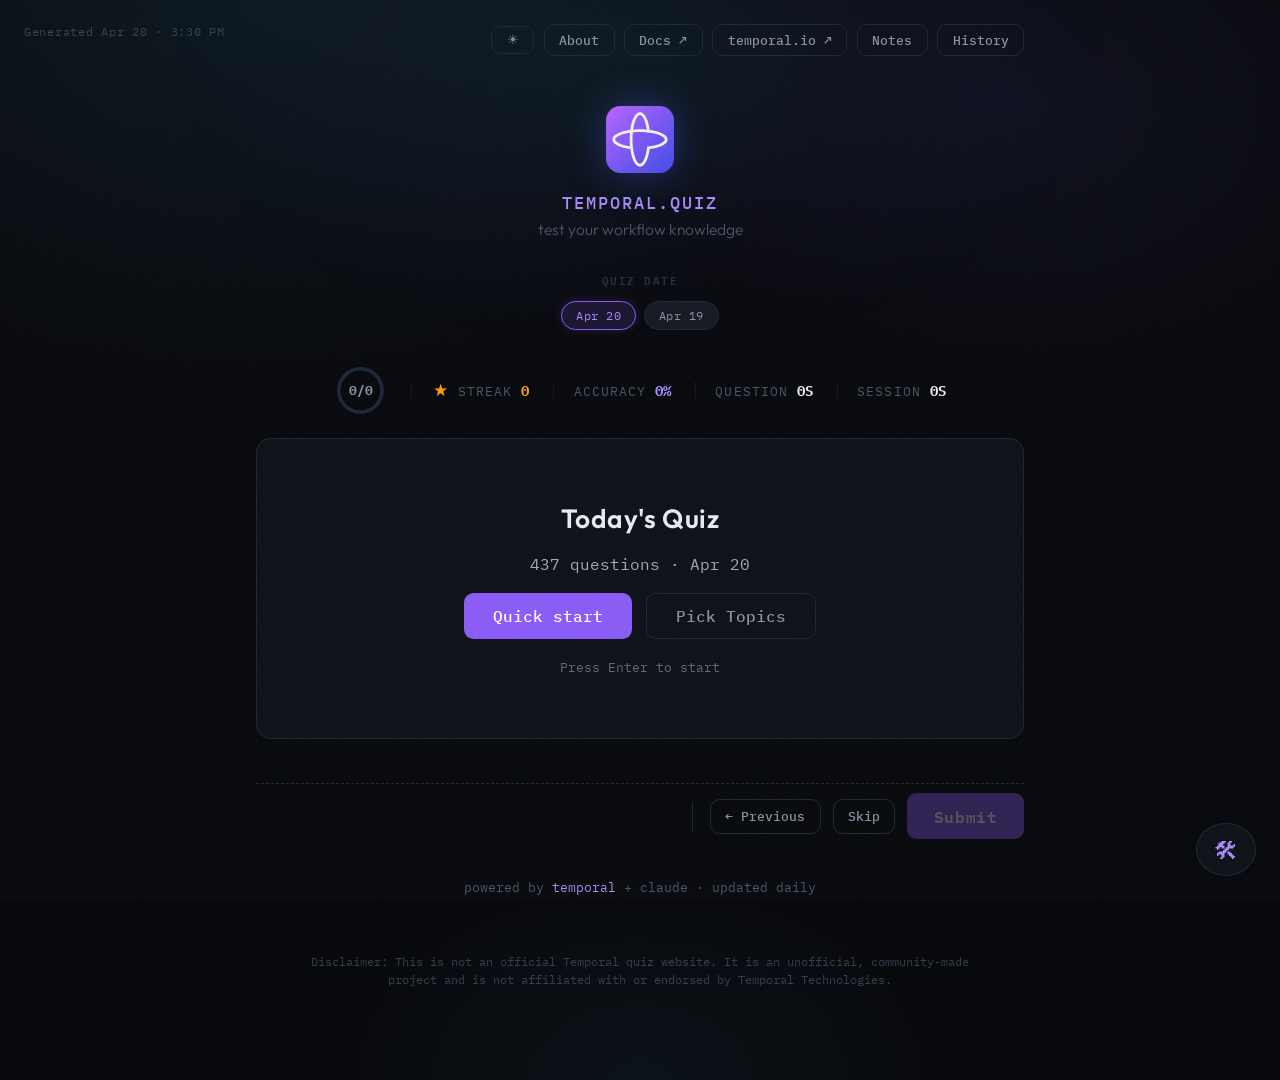
==== commit 75a5063f: "feat(ui): rename Daily Mix to Quick start "Daily Mix" suggested a curated / rotating playlist, but t" ====
--- a/docs/index.html
+++ b/docs/index.html
@@ -7,8 +7,8 @@
   <link rel="icon" href="favicon.ico">
   <link rel="preconnect" href="https://fonts.googleapis.com">
   <link href="https://fonts.googleapis.com/css2?family=IBM+Plex+Mono:wght@400;500;600&family=Outfit:wght@300;400;500;600;700&display=swap" rel="stylesheet">
-  <link rel="stylesheet" href="style.css?v=62">
-  <script src="app.js?v=62" defer></script>
+  <link rel="stylesheet" href="style.css?v=63">
+  <script src="app.js?v=63" defer></script>
 </head>
 <body>
 <div class="ptr-indicator" id="ptrIndicator" aria-hidden="true">
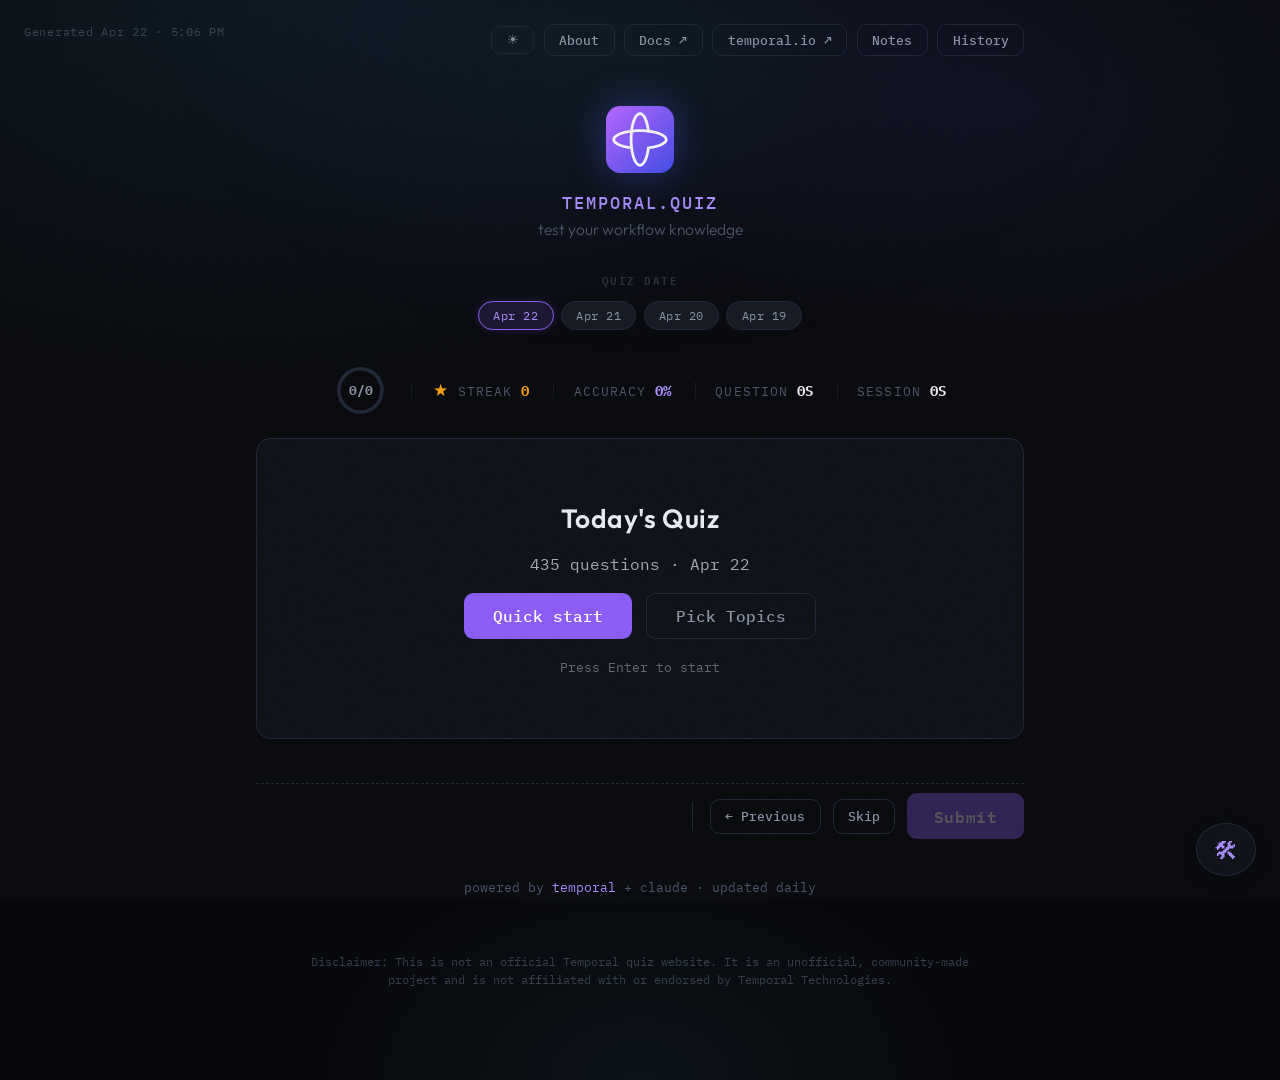
==== commit 60a8e17f: "feat(ui): recap donut via arc paths, confetti, history polish, gzip fetch Grab bag of user-facing im" ====
--- a/docs/index.html
+++ b/docs/index.html
@@ -7,10 +7,11 @@
   <link rel="icon" href="favicon.ico">
   <link rel="preconnect" href="https://fonts.googleapis.com">
   <link href="https://fonts.googleapis.com/css2?family=IBM+Plex+Mono:wght@400;500;600&family=Outfit:wght@300;400;500;600;700&display=swap" rel="stylesheet">
-  <link rel="stylesheet" href="style.css?v=63">
-  <script src="app.js?v=63" defer></script>
+  <link rel="stylesheet" href="style.css?v=70">
+  <script src="app.js?v=70" defer></script>
 </head>
 <body>
+<canvas id="confettiCanvas" aria-hidden="true"></canvas>
 <div class="ptr-indicator" id="ptrIndicator" aria-hidden="true">
   <span class="ptr-icon">&#8635;</span>
 </div>
--- a/docs/style.css
+++ b/docs/style.css
@@ -166,6 +166,19 @@
   pointer-events: auto;
 }
 
+/* Confetti canvas for the recap celebration. Sits above everything but
+   never catches clicks so the underlying recap UI stays fully usable. */
+#confettiCanvas {
+  position: fixed;
+  inset: 0;
+  width: 100vw;
+  height: 100vh;
+  z-index: 300;
+  pointer-events: none;
+  display: none;
+}
+#confettiCanvas.firing { display: block; }
+
 /* Pull-to-refresh indicator (mobile touch devices).
    Sits hidden above the viewport; the JS handler slides it down as the
    user pulls, then adds .refreshing to spin the icon and trigger a reload. */
@@ -626,6 +639,19 @@
 html[data-theme="light"] .difficulty-med       { background: rgba(217, 119, 6, 0.12); border-color: rgba(217, 119, 6, 0.40); }
 html[data-theme="light"] .difficulty-hard      { background: rgba(234, 88, 12, 0.12); border-color: rgba(234, 88, 12, 0.45); color: #ea580c; }
 html[data-theme="light"] .difficulty-nightmare { background: rgba(220, 38, 38, 0.12); border-color: rgba(220, 38, 38, 0.50); }
+
+/* Neutral "All" pill — uses the same badge shell as the colored tiers
+   but in the muted palette so it reads as an alternative, not a tier. */
+.difficulty-all {
+  color: var(--text-muted);
+  background: var(--bg-surface);
+  border-color: var(--border);
+}
+html[data-theme="light"] .difficulty-all {
+  color: #4b5563;
+  background: rgba(0, 0, 0, 0.04);
+  border-color: rgba(0, 0, 0, 0.15);
+}
 
 /* Difficulty chip in the Customize panel — no outer pill shell, the colored
    difficulty badge IS the chip. Inactive chips are dimmed; the active state
@@ -1482,28 +1508,56 @@
   margin-bottom: 10px;
   overflow: hidden;
 }
-.session-block[open] {
+.session-block.open {
   border-color: var(--accent);
 }
 .session-summary {
   cursor: pointer;
   padding: 10px 12px;
-  list-style: none;
   user-select: none;
-}
-.session-summary::-webkit-details-marker {
-  display: none;
-}
-.session-summary::before {
-  content: '▸';
+  outline: none;
+}
+.session-summary:focus-visible {
+  box-shadow: 0 0 0 2px var(--accent);
+  border-radius: var(--radius-sm);
+}
+/* Chevron rotates from right-pointing (collapsed) to down-pointing
+   (expanded). Using a dedicated <span class="session-chevron"> instead
+   of ::before because ::before can't live inside flex-aligned siblings. */
+.session-chevron {
   display: inline-block;
   font-size: 10px;
-  margin-right: 6px;
   opacity: 0.5;
-  transition: transform 0.15s ease;
-}
-.session-block[open] .session-summary::before {
-  transform: rotate(90deg);
+  transform: rotate(-90deg);
+  transition: transform 0.25s cubic-bezier(0.2, 0.8, 0.2, 1);
+}
+.session-block.open .session-chevron {
+  transform: rotate(0deg);
+}
+
+/* Grid-template-rows 0fr -> 1fr animates the auto-height content smoothly
+   in both directions. The inner child needs overflow:hidden + min-height:0
+   so it respects the grid row sizing instead of spilling. */
+.session-history-wrap {
+  display: grid;
+  grid-template-rows: 0fr;
+  transition: grid-template-rows 0.28s cubic-bezier(0.2, 0.8, 0.2, 1);
+}
+.session-block.open .session-history-wrap {
+  grid-template-rows: 1fr;
+}
+.session-history-wrap > .session-history {
+  overflow: hidden;
+  min-height: 0;
+  transition: opacity 0.2s ease, padding 0.28s cubic-bezier(0.2, 0.8, 0.2, 1);
+  opacity: 0;
+  padding-top: 0;
+  padding-bottom: 0;
+}
+.session-block.open .session-history-wrap > .session-history {
+  opacity: 1;
+  padding-top: 8px;
+  padding-bottom: 12px;
 }
 .session-summary-top {
   display: inline-flex;
@@ -1540,6 +1594,23 @@
 .session-continue:hover {
   background: var(--accent);
   color: var(--text-primary);
+}
+/* Recap is the read-only counterpart of Continue, so it borrows the same
+   shape but uses the neutral surface palette to stay lower-key. */
+.session-recap {
+  background: var(--bg-surface);
+  border: 1px solid var(--border);
+  color: var(--text-primary);
+  cursor: pointer;
+  font-size: 10px;
+  text-transform: uppercase;
+  letter-spacing: 0.08em;
+  padding: 3px 8px;
+  border-radius: var(--radius-sm);
+}
+.session-recap:hover {
+  background: var(--bg-hover);
+  border-color: var(--text-muted);
 }
 .session-time {
   font-family: var(--font-mono);
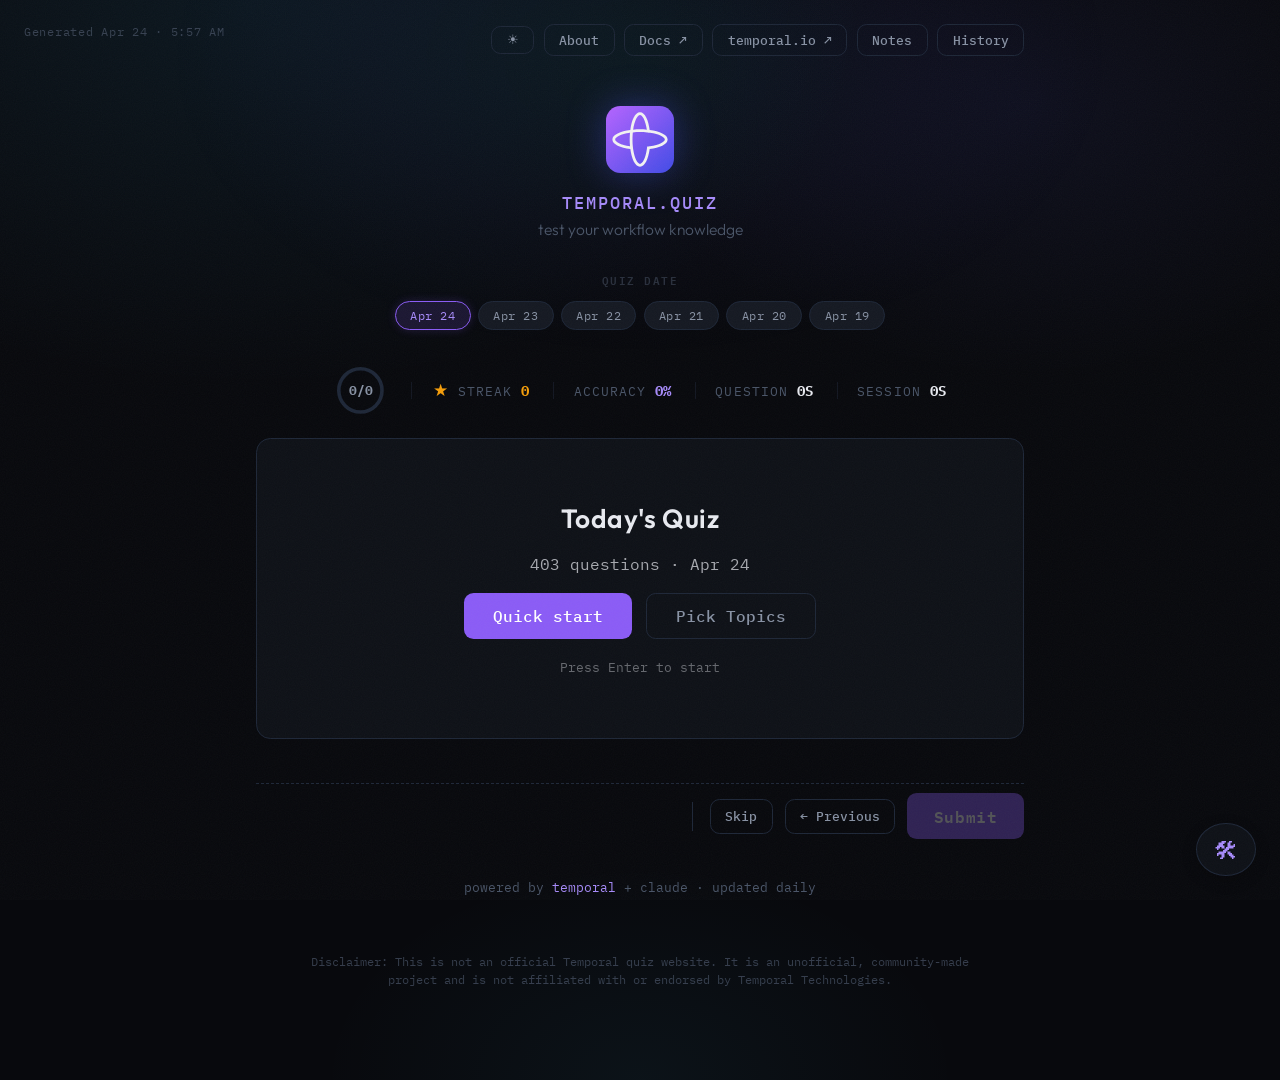
==== commit 04703665: "fix(ui): place Previous next to Submit in quiz controls Swap the order of Skip and Previous so the a" ====
--- a/docs/index.html
+++ b/docs/index.html
@@ -75,8 +75,8 @@
       <button class="btn btn-ghost quiz-control-btn quiz-control-quit" id="quitBtn" title="End this session and go back to landing">Quit</button>
     </div>
     <div class="quiz-main-actions">
+      <button class="btn btn-ghost" id="skipBtn">Skip</button>
       <button class="btn btn-ghost" id="prevBtn" disabled title="Go back to the previous question">&#8592; Previous</button>
-      <button class="btn btn-ghost" id="skipBtn">Skip</button>
       <button class="btn btn-primary" id="submitBtn" disabled>Submit</button>
     </div>
   </div>
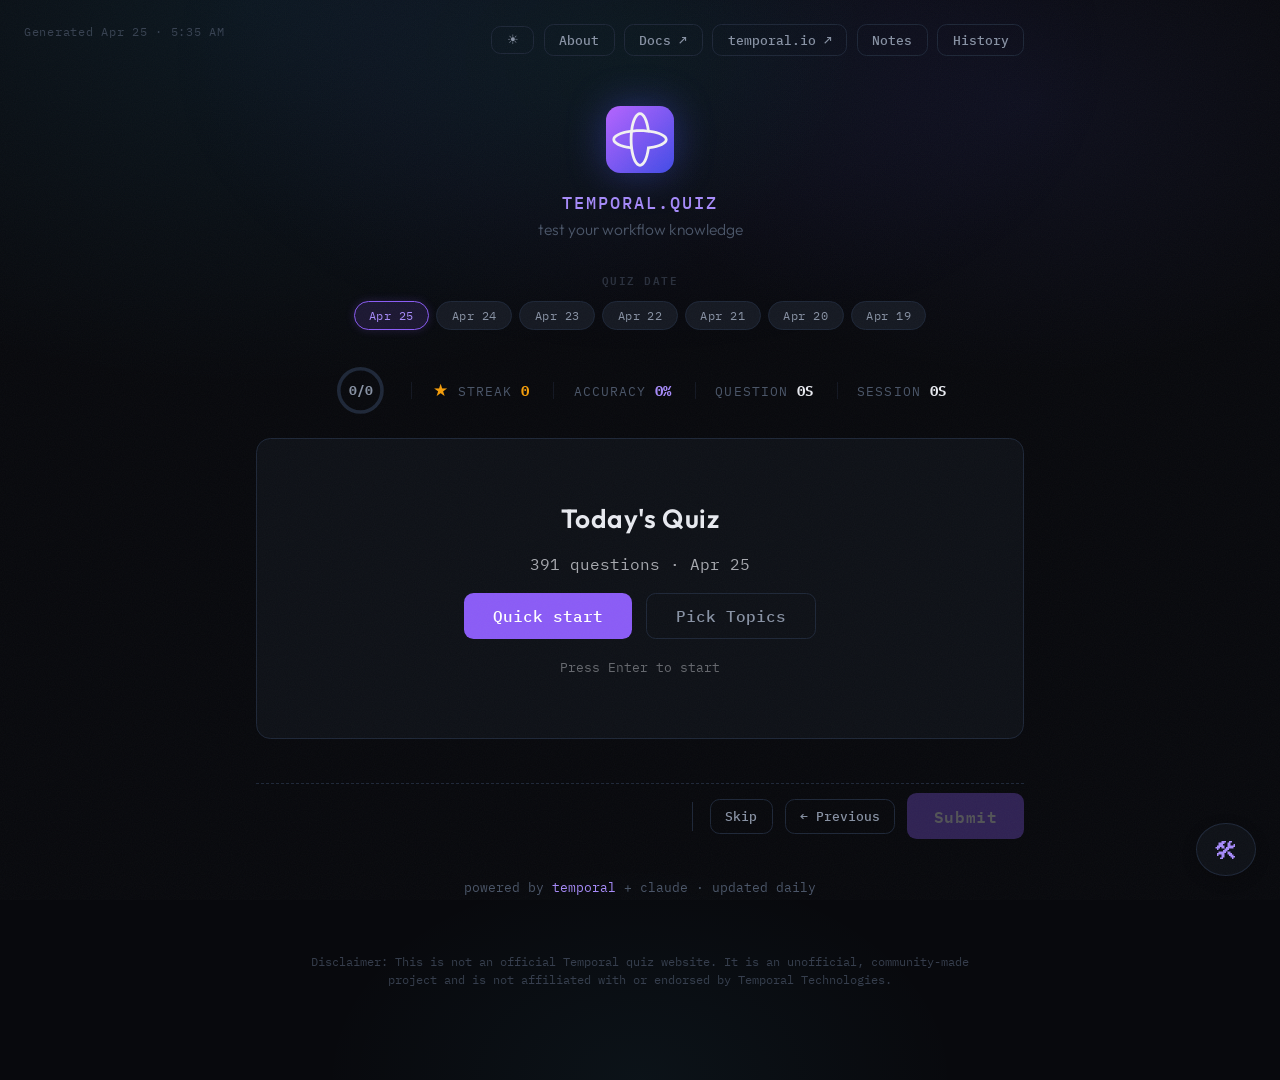
==== commit 7c195a7f: "feat(ui): expand custom session builder filters" ====
--- a/docs/index.html
+++ b/docs/index.html
@@ -7,8 +7,8 @@
   <link rel="icon" href="favicon.ico">
   <link rel="preconnect" href="https://fonts.googleapis.com">
   <link href="https://fonts.googleapis.com/css2?family=IBM+Plex+Mono:wght@400;500;600&family=Outfit:wght@300;400;500;600;700&display=swap" rel="stylesheet">
-  <link rel="stylesheet" href="style.css?v=70">
-  <script src="app.js?v=70" defer></script>
+  <link rel="stylesheet" href="style.css?v=77">
+  <script src="app.js?v=77" defer></script>
 </head>
 <body>
 <canvas id="confettiCanvas" aria-hidden="true"></canvas>
@@ -16,8 +16,8 @@
   <span class="ptr-icon">&#8635;</span>
 </div>
 <div class="quiz-generated" id="quizGenerated" title="When the current quiz run was generated"></div>
-<div class="app">
-  <div class="header">
+<main class="app">
+  <header class="header">
     <div class="logo-mark">
       <img src="temporal-logo.svg" alt="Temporal" width="56" height="56">
     </div>
@@ -31,12 +31,14 @@
       <button class="btn btn-ghost" id="notesBtn">Notes</button>
       <button class="btn btn-ghost btn-history" id="historyBtn">History</button>
     </nav>
-  </div>
+  </header>
 
-  <div class="section-label run-section-label" style="display:none;">Quiz date</div>
-  <div class="run-picker" style="display:none;"></div>
+  <section class="run-selector" aria-label="Quiz date">
+    <h2 class="section-label run-section-label" style="display:none;">Quiz date</h2>
+    <nav class="run-picker" style="display:none;" aria-label="Available quiz dates"></nav>
+  </section>
 
-  <div class="stats">
+  <section class="stats" aria-label="Quiz statistics">
     <div class="progress-ring">
       <svg width="44" height="44" viewBox="0 0 44 44">
         <circle class="bg" cx="22" cy="22" r="18" />
@@ -58,17 +60,27 @@
     <div class="stat">
       <span>Session <span class="stat-value" id="statSession">0s</span></span>
     </div>
-  </div>
+  </section>
 
-  <div class="question-card">
-    <p class="question-text">Loading…</p>
-  </div>
+  <section class="quiz-stage" aria-label="Current quiz">
+    <article class="question-card">
+      <p class="question-text">Loading…</p>
+    </article>
+    <aside class="quiz-copy" id="quizCopy" aria-label="Copy quiz content" hidden>
+      <button class="btn btn-ghost quiz-copy-trigger" id="quizCopyBtn" type="button" aria-haspopup="menu" aria-expanded="false">Copy</button>
+      <menu class="quiz-copy-menu" id="quizCopyMenu" role="menu" hidden>
+        <li><button type="button" role="menuitem" data-copy-action="quiz">Copy quiz</button></li>
+        <li><button type="button" role="menuitem" data-copy-action="options">Copy options</button></li>
+        <li><button type="button" role="menuitem" data-copy-action="both">Copy both</button></li>
+      </menu>
+    </aside>
+  </section>
 
-  <div class="answers"></div>
+  <section class="answers" aria-label="Answer choices"></section>
 
-  <div class="explanation" id="explanation" style="display:none;"></div>
+  <section class="explanation" id="explanation" style="display:none;" aria-label="Answer explanation"></section>
 
-  <div class="actions">
+  <section class="actions" aria-label="Quiz actions">
     <div class="quiz-controls" id="quizControls" style="display:none;">
       <button class="btn btn-ghost quiz-control-btn" id="restartBtn" title="Restart this session from question 1">Start over</button>
       <button class="btn btn-ghost quiz-control-btn" id="scopeBtn" title="See which categories, difficulties and length are active">Status</button>
@@ -79,15 +91,15 @@
       <button class="btn btn-ghost" id="prevBtn" disabled title="Go back to the previous question">&#8592; Previous</button>
       <button class="btn btn-primary" id="submitBtn" disabled>Submit</button>
     </div>
-  </div>
+  </section>
 
-  <div class="footer">
+  <footer class="footer">
     powered by <a href="https://temporal.io">temporal</a> + claude &middot; updated daily
-  </div>
-  <div class="disclaimer">
+  </footer>
+  <p class="disclaimer">
     Disclaimer: This is not an official Temporal quiz website. It is an unofficial, community-made project and is not affiliated with or endorsed by Temporal Technologies.
-  </div>
-</div>
+  </p>
+</main>
 
 <div class="modal-backdrop" id="modalBackdrop" style="display:none;">
   <div class="modal" id="modal" role="dialog" aria-modal="true" aria-labelledby="modalTitle">
@@ -101,7 +113,7 @@
 </div>
 
 <div class="sidebar-overlay" id="sidebarOverlay"></div>
-<div class="sidebar" id="sidebar">
+<aside class="sidebar" id="sidebar" aria-label="Quiz history">
   <div class="sidebar-header">
     <h2>History</h2>
     <div class="sidebar-header-actions">
@@ -110,10 +122,10 @@
     </div>
   </div>
   <div class="sidebar-list" id="historyList"></div>
-</div>
+</aside>
 
 <div class="sidebar-overlay" id="notesSidebarOverlay"></div>
-<div class="sidebar" id="notesSidebar">
+<aside class="sidebar" id="notesSidebar" aria-label="Notes">
   <div class="sidebar-header">
     <h2>Notes</h2>
     <div class="sidebar-header-actions">
@@ -122,11 +134,11 @@
     </div>
   </div>
   <div class="sidebar-list" id="notesList"></div>
-</div>
+</aside>
 
 <button class="btn toolbox-launcher" id="toolboxLauncher" title="Tools">&#128736;</button>
 
-<div class="toolbox" id="toolbox" style="display:none;">
+<aside class="toolbox" id="toolbox" style="display:none;" aria-label="Quiz tools">
   <div class="toolbox-header" id="toolboxHeader">
     <span class="toolbox-title">Tools</span>
     <div class="toolbox-tabs" id="toolboxTabs">
@@ -138,6 +150,6 @@
     <button class="btn btn-ghost toolbox-close" id="toolboxClose" title="Close">&times;</button>
   </div>
   <div class="toolbox-body" id="toolboxBody"></div>
-</div>
+</aside>
 </body>
 </html>
--- a/docs/style.css
+++ b/docs/style.css
@@ -415,6 +415,7 @@
 }
 
 .pill {
+  appearance: none;
   font-family: var(--font-mono);
   font-size: 11px;
   font-weight: 400;
@@ -548,6 +549,10 @@
   color: var(--text-secondary);
 }
 
+.quiz-stage {
+  position: relative;
+}
+
 /* Question card */
 .question-card {
   background: var(--bg-card);
@@ -565,6 +570,7 @@
   display: flex;
   align-items: center;
   justify-content: space-between;
+  gap: 14px;
   margin-bottom: 16px;
 }
 .question-meta-left {
@@ -607,6 +613,65 @@
   font-size: 10px;
   color: var(--text-muted);
 }
+.quiz-copy {
+  position: absolute;
+  top: 0;
+  right: -92px;
+  z-index: 20;
+}
+.quiz-copy[hidden] {
+  display: none;
+}
+.quiz-copy-trigger {
+  font-family: var(--font-mono);
+  font-size: 10px;
+  font-weight: 600;
+  letter-spacing: 0.05em;
+  text-transform: uppercase;
+  min-width: 68px;
+  padding: 7px 10px;
+}
+.quiz-copy-trigger.copied {
+  color: var(--correct);
+  border-color: rgba(34, 197, 94, 0.45);
+  background: var(--correct-glow);
+}
+.quiz-copy-trigger.copy-failed {
+  color: var(--wrong);
+  border-color: rgba(239, 68, 68, 0.45);
+  background: var(--wrong-glow);
+}
+.quiz-copy-menu {
+  position: absolute;
+  top: calc(100% + 6px);
+  right: 0;
+  min-width: 136px;
+  list-style: none;
+  background: var(--bg-surface);
+  border: 1px solid var(--border);
+  border-radius: var(--radius-sm);
+  padding: 4px;
+  box-shadow: 0 14px 30px rgba(0, 0, 0, 0.28);
+}
+.quiz-copy-menu button {
+  width: 100%;
+  border: 0;
+  border-radius: 6px;
+  background: transparent;
+  color: var(--text-secondary);
+  cursor: pointer;
+  font-family: var(--font-mono);
+  font-size: 10px;
+  letter-spacing: 0.03em;
+  padding: 8px 10px;
+  text-align: left;
+}
+.quiz-copy-menu button:hover,
+.quiz-copy-menu button:focus-visible {
+  color: var(--text-primary);
+  background: var(--bg-hover);
+  outline: none;
+}
 
 /* Colored difficulty badge — rendered by difficultyDots().
    Four tiers: easy (green), med (amber), hard (orange), nightmare (red).
@@ -627,6 +692,13 @@
   text-transform: uppercase;
   letter-spacing: 0.1em;
 }
+.difficulty-count {
+  font-family: var(--font-mono);
+  font-size: 10px;
+  font-weight: 600;
+  margin-left: 6px;
+  letter-spacing: 0;
+}
 
 .difficulty-easy      { color: var(--correct); background: var(--correct-glow); border-color: rgba(34, 197, 94, 0.35); }
 .difficulty-med       { color: var(--streak);  background: rgba(245, 158, 11, 0.12); border-color: rgba(245, 158, 11, 0.4); }
@@ -658,9 +730,12 @@
    is shown with a matching-color ring + slight lift so it never needs a
    separate purple selection pill around it. */
 .diff-chip {
+  appearance: none;
   display: inline-flex;
   cursor: pointer;
   user-select: none;
+  border: 0;
+  background: transparent;
   border-radius: 999px;
   padding: 2px;
   opacity: 0.45;
@@ -732,13 +807,18 @@
   margin-bottom: 20px;
 }
 .answer {
+  width: 100%;
   display: flex;
   align-items: flex-start;
   gap: 12px;
   padding: 14px 16px;
-  background: var(--bg-surface);
-  border: 1px solid var(--border);
-  border-radius: var(--radius-sm);
+  appearance: none;
+  background: var(--bg-surface);
+  border: 1px solid var(--border);
+  border-radius: var(--radius-sm);
+  color: var(--text-primary);
+  font: inherit;
+  text-align: left;
   cursor: pointer;
   transition: all 0.15s ease;
   user-select: none;
@@ -1111,6 +1191,20 @@
   flex-direction: column;
   gap: 10px;
 }
+.custom-source-grid {
+  gap: 8px;
+}
+.custom-source-dates {
+  gap: 6px;
+}
+.custom-source-dates:empty {
+  display: none;
+}
+.customize-source-note {
+  color: var(--text-muted);
+  font-size: 12px;
+  line-height: 1.45;
+}
 .customize-group {
   display: flex;
   flex-direction: column;
@@ -1211,6 +1305,24 @@
    buttons, and action row off-screen. */
 @media (max-width: 768px) {
   body { zoom: 1; }
+}
+
+@media (max-width: 920px) {
+  .quiz-copy {
+    position: relative;
+    top: auto;
+    right: auto;
+    display: flex;
+    justify-content: flex-end;
+    margin: -6px 0 10px;
+  }
+  .quiz-copy[hidden] {
+    display: none;
+  }
+  .quiz-copy-menu {
+    top: calc(100% + 4px);
+    right: 0;
+  }
 }
 
 @media (max-width: 480px) {
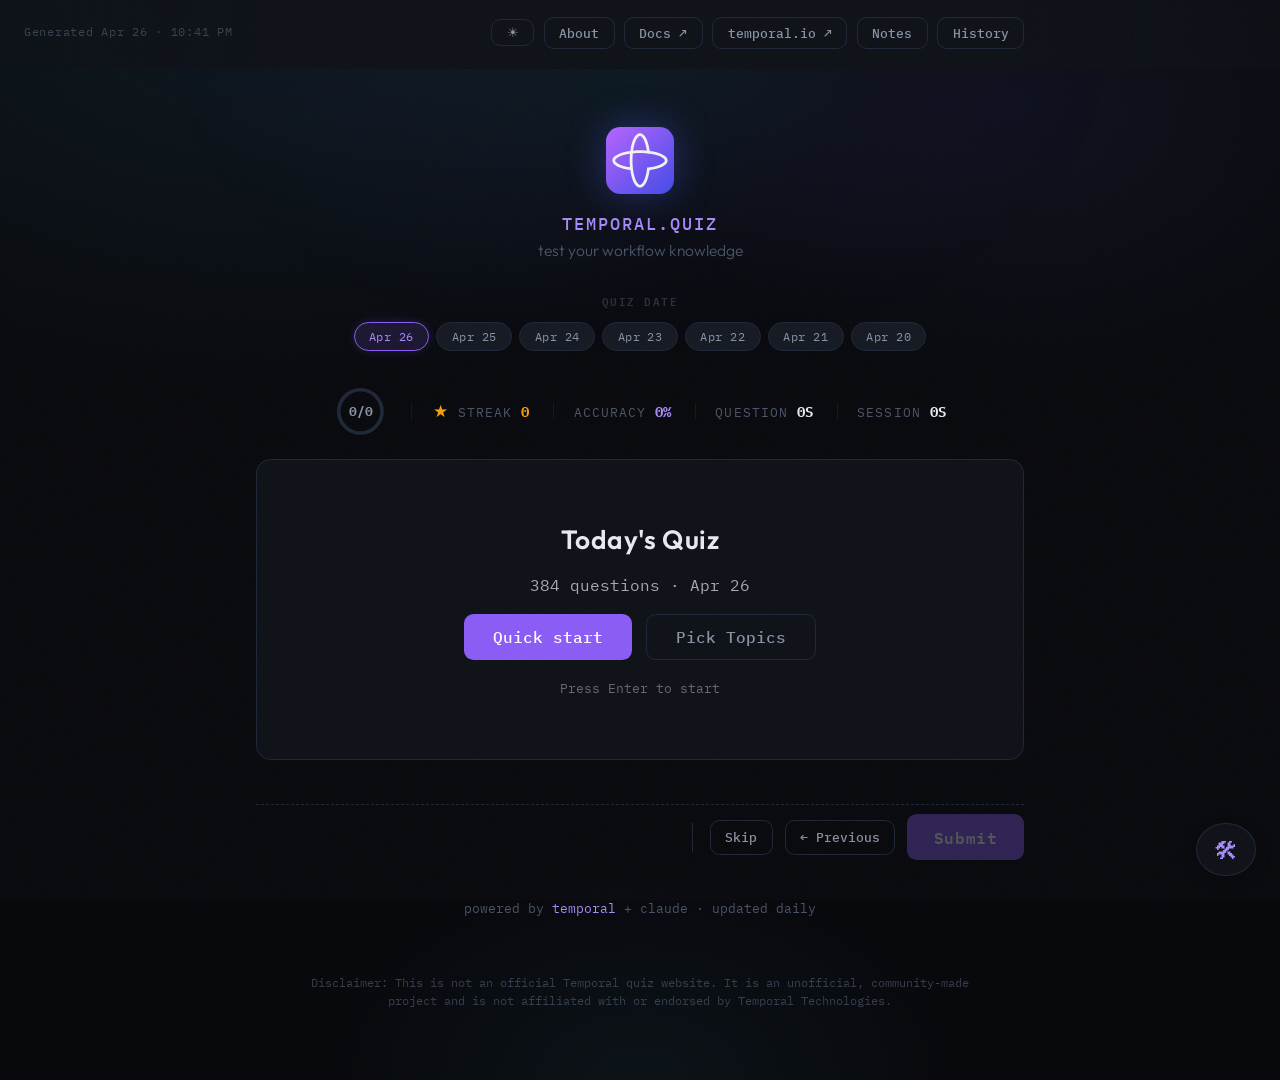
==== commit d7365561: "feat(ui): sticky top menu and reference link in explanations" ====
--- a/docs/index.html
+++ b/docs/index.html
@@ -17,12 +17,7 @@
 </div>
 <div class="quiz-generated" id="quizGenerated" title="When the current quiz run was generated"></div>
 <main class="app">
-  <header class="header">
-    <div class="logo-mark">
-      <img src="temporal-logo.svg" alt="Temporal" width="56" height="56">
-    </div>
-    <h1>temporal.quiz</h1>
-    <div class="tagline">test your workflow knowledge</div>
+  <div class="top-menu">
     <nav class="header-nav">
       <button class="btn btn-ghost btn-theme" id="themeBtn" aria-label="Toggle theme" title="Toggle light/dark">&#9790;</button>
       <button class="btn btn-ghost" id="aboutBtn">About</button>
@@ -31,6 +26,13 @@
       <button class="btn btn-ghost" id="notesBtn">Notes</button>
       <button class="btn btn-ghost btn-history" id="historyBtn">History</button>
     </nav>
+  </div>
+  <header class="header">
+    <div class="logo-mark">
+      <img src="temporal-logo.svg" alt="Temporal" width="56" height="56">
+    </div>
+    <h1>temporal.quiz</h1>
+    <div class="tagline">test your workflow knowledge</div>
   </header>
 
   <section class="run-selector" aria-label="Quiz date">
--- a/docs/style.css
+++ b/docs/style.css
@@ -20,6 +20,9 @@
   --font-mono: 'IBM Plex Mono', monospace;
   --radius: 12px;
   --radius-sm: 8px;
+  --top-menu-fade-edge: rgba(14, 17, 23, 0);
+  --top-menu-fade-soft: rgba(14, 17, 23, 0.84);
+  --top-menu-fade-solid: #0e1117;
 }
 
 html[data-theme="light"] {
@@ -40,6 +43,9 @@
   --wrong: #dc2626;
   --wrong-glow: rgba(220, 38, 38, 0.1);
   --streak: #d97706;
+  --top-menu-fade-edge: rgba(255, 255, 255, 0);
+  --top-menu-fade-soft: rgba(255, 255, 255, 0.88);
+  --top-menu-fade-solid: #ffffff;
 }
 
 html[data-theme="light"] body {
@@ -111,9 +117,41 @@
 }
 
 /* Header */
+.top-menu {
+  position: sticky;
+  top: 0;
+  z-index: 20;
+  display: flex;
+  justify-content: flex-end;
+  padding: 14px 0 16px;
+  margin-bottom: 12px;
+  background: var(--bg-card);
+  border-bottom: 1px solid var(--border);
+  isolation: isolate;
+}
+.top-menu::before {
+  content: '';
+  position: absolute;
+  top: 0;
+  bottom: -1px;
+  left: 50%;
+  width: 100vw;
+  transform: translateX(-50%);
+  background: linear-gradient(
+    to right,
+    var(--top-menu-fade-edge) 0%,
+    var(--top-menu-fade-soft) 17%,
+    var(--top-menu-fade-solid) 31%,
+    var(--top-menu-fade-solid) 69%,
+    var(--top-menu-fade-soft) 83%,
+    var(--top-menu-fade-edge) 100%
+  );
+  pointer-events: none;
+  z-index: -1;
+}
 .header {
   text-align: center;
-  padding: 88px 0 24px;
+  padding: 36px 0 24px;
 }
 .logo-mark {
   margin-bottom: 12px;
@@ -141,15 +179,13 @@
   padding: 5px 14px;
 }
 .header-nav {
-  position: absolute;
-  top: 20px;
-  right: 20px;
-  z-index: 5;
   display: flex;
   align-items: center;
   gap: 8px;
   flex-wrap: wrap;
   justify-content: flex-end;
+  margin-left: auto;
+  padding: 0;
 }
 
 .quiz-generated {
@@ -288,6 +324,26 @@
 .scope-value {
   color: var(--text-primary);
   word-break: break-word;
+}
+.scope-value-rich {
+  word-break: normal;
+}
+.scope-pill-list {
+  display: flex;
+  flex-wrap: wrap;
+  gap: 8px;
+  align-items: center;
+}
+.scope-pill {
+  display: inline-block;
+  max-width: 100%;
+  white-space: normal;
+  cursor: default;
+}
+.scope-pill:hover {
+  background: var(--bg-surface);
+  border-color: var(--border);
+  color: var(--text-secondary);
 }
 .header-nav .btn,
 .header-nav .btn-link {
@@ -913,6 +969,38 @@
   font-size: 13px;
   line-height: 1.6;
   color: var(--text-secondary);
+}
+.explanation-reference {
+  margin-top: 12px;
+  padding-top: 12px;
+  border-top: 1px dashed var(--border);
+}
+.explanation-reference-label {
+  display: block;
+  font-family: var(--font-mono);
+  font-size: 10px;
+  text-transform: uppercase;
+  letter-spacing: 0.08em;
+  color: var(--text-muted);
+  margin-bottom: 6px;
+}
+.explanation-reference-text {
+  display: block;
+  font-size: 12px;
+  line-height: 1.55;
+  color: var(--text-primary);
+}
+.explanation-reference-link {
+  display: inline-block;
+  font-family: var(--font-mono);
+  font-size: 12px;
+  line-height: 1.55;
+  color: var(--accent-bright);
+  text-decoration: none;
+  word-break: break-word;
+}
+.explanation-reference-link:hover {
+  text-decoration: underline;
 }
 .explanation-text code {
   font-size: 12px;
@@ -1336,13 +1424,19 @@
      wrap awkwardly on top of the logo. The tagline gets a bit of extra
      bottom padding to separate it from the nav row. */
   .header {
-    padding: 24px 0 12px;
+    padding: 20px 0 12px;
+  }
+  .top-menu {
+    top: 0;
+    justify-content: center;
+    padding: 10px 0 12px;
+    margin-bottom: 8px;
   }
   .header-nav {
-    position: static;
-    margin: 14px auto 0;
+    margin: 0 auto;
     gap: 6px;
     justify-content: center;
+    padding: 0;
   }
   .header-nav .btn,
   .header-nav .btn-link {
